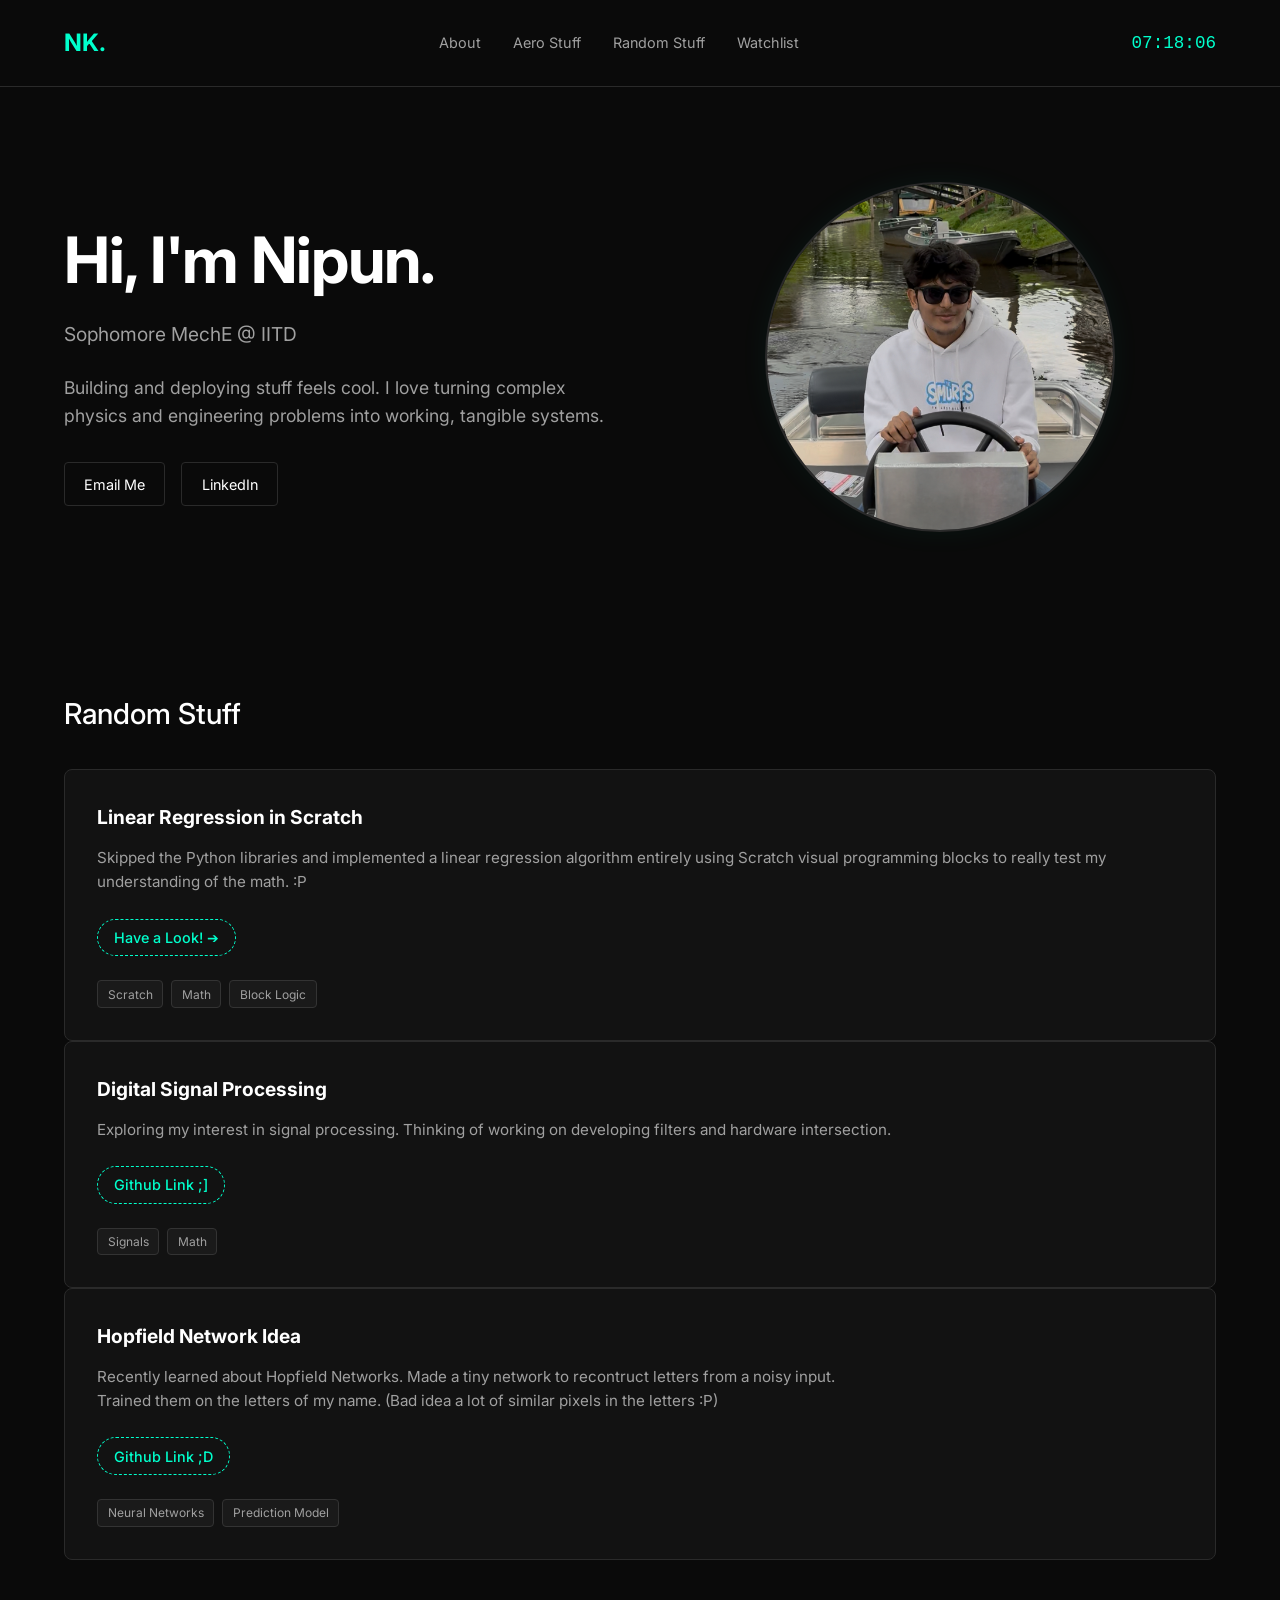
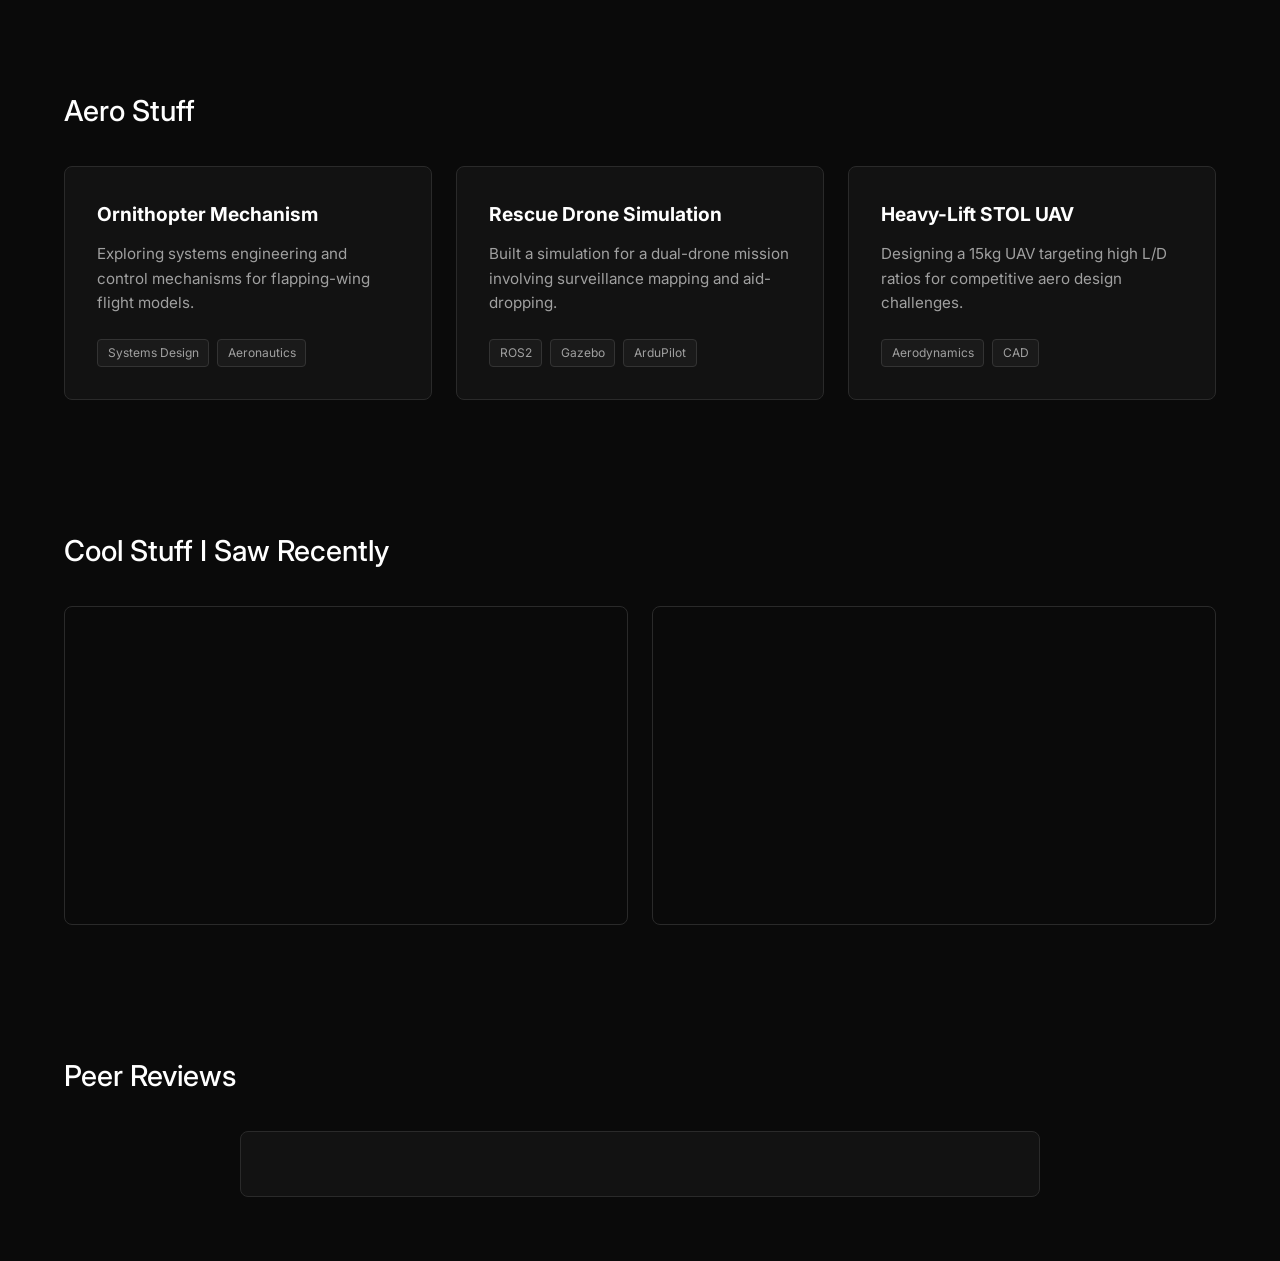
==== index.html @ 3eee294b "Tags" ====
<!DOCTYPE html>
<html lang="en">
<head>
    <meta charset="UTF-8">
    <meta name="viewport" content="width=device-width, initial-scale=1.0">
    <title>Nipun Kapoor | Portfolio</title>
    <link rel="stylesheet" href="style.css">
    <link href="https://fonts.googleapis.com/css2?family=Inter:wght@300;400;500;700&display=swap" rel="stylesheet">
</head>
<body>
    <nav>
        <div class="logo">NK.</div>
        <ul class="nav-links">
            <li><a href="#about">About</a></li>
            <li><a href="#aero-stuff">Aero Stuff</a></li>
            <li><a href="#random-stuff">Random Stuff</a></li>
            <li><a href="#recently-watched">Watchlist</a></li>
        </ul>
        <div class="nav-right">
            <div id="live-clock" class="clock">00:00:00</div>
        </div>
    </nav>

    <section id="about" class="hero">
        <div class="hero-content">
            <h1>Hi, I'm Nipun.</h1>
            <h2>Sophomore MechE @ IITD</h2>
            <p>Building and deploying stuff feels cool. I love turning complex physics and engineering problems into working, tangible systems.</p>
            
            <div class="contact-links">
                <a href="mailto:nipun2006kapoor@gmail.com" class="btn">Email Me</a>
                <a href="https://linkedin.com/in/nipun-kapoor1" target="_blank" class="btn">LinkedIn</a>
            </div>
        </div>
        
        <div class="hero-image">
            <img src="profile.jpg" alt="Nipun Kapoor">
        </div>
    </section>

    <section id="random-stuff" class="widgets-section">
        <h2 class="section-title">Random Stuff</h2>
        <div class="widget-card">
            <h3>Linear Regression in Scratch</h3>
            <p>Skipped the Python libraries and implemented a linear regression algorithm entirely using Scratch visual programming blocks to really test my understanding of the math. :P</p>
            
            <a href="https://scratch.mit.edu/projects/1281831607/" target="_blank" class="quirky-link">Have a Look! ➔</a>
            
            <div class="tags"><span>Scratch</span><span>Math</span><span>Block Logic</span></div>
        </div>
        <div class="widget-card">
            <h3>Digital Signal Processing</h3>
            <p>Exploring my interest in signal processing. Thinking of working on developing filters and hardware intersection.</p>
            
            <a href="https://github.com/Nipun2006/Digital-Signal-Processing/tree/main" target="_blank" class="quirky-link">Github Link ;]</a>
            
            <div class="tags"><span>Signals</span><span>Math</span></div>
        </div>
        <div class="widget-card">
            <h3>Hopfield Network Idea</h3>
            <p>Recently learned about Hopfield Networks. Made a tiny network to recontruct letters from a noisy input.<br> Trained them on the letters of my name. (Bad idea a lot of similar pixels in the letters :P)</p>
            
            <a href="https://github.com/Nipun2006/Hopfield-Network" target="_blank" class="quirky-link">Github Link ;D</a>
            
            <div class="tags"><span>Neural Networks</span><span>Prediction Model</span></div>
        </div>
    </section>

    <section id="aero-stuff" class="widgets-section">
        <h2 class="section-title">Aero Stuff</h2>
        <div class="widget-grid">
            <div class="widget-card">
                <h3>Ornithopter Mechanism</h3>
                <p>Exploring systems engineering and control mechanisms for flapping-wing flight models.</p>
                <div class="tags"><span>Systems Design</span><span>Aeronautics</span></div>
            </div>
            <div class="widget-card">
                <h3>Rescue Drone Simulation</h3>
                <p>Built a simulation for a dual-drone mission involving surveillance mapping and aid-dropping.</p>
                <div class="tags"><span>ROS2</span><span>Gazebo</span><span>ArduPilot</span></div>
            </div>
            <div class="widget-card">
                <h3>Heavy-Lift STOL UAV</h3>
                <p>Designing a 15kg UAV targeting high L/D ratios for competitive aero design challenges.</p>
                <div class="tags"><span>Aerodynamics</span><span>CAD</span></div>
            </div>
        </div>
    </section>

    

    <section id="recently-watched" class="widgets-section">
        <h2 class="section-title">Cool Stuff I Saw Recently</h2>
        <div class="video-grid">
            <div class="video-wrapper">
                <iframe width="560" height="315" src="https://www.youtube.com/embed/5COUxxTRcL0?si=Nry7li9MjyvG1zHB" title="YouTube video player" frameborder="0" allow="accelerometer; autoplay; clipboard-write; encrypted-media; gyroscope; picture-in-picture; web-share" referrerpolicy="strict-origin-when-cross-origin" allowfullscreen></iframe>
            </div>
            <div class="video-wrapper">
                <iframe width="560" height="315" src="https://www.youtube.com/embed/lrhZLIhEELY?si=pnn0XqJ1zFQ7SuDj" title="YouTube video player" frameborder="0" allow="accelerometer; autoplay; clipboard-write; encrypted-media; gyroscope; picture-in-picture; web-share" referrerpolicy="strict-origin-when-cross-origin" allowfullscreen></iframe>
            </div>
        </div>
    </section>
    <section id="reviews" class="widgets-section">
        <h2 class="section-title">Peer Reviews</h2>
        <div class="giscus-wrapper" style="max-width: 800px; margin: 0 auto; background: var(--card-bg); padding: 2rem; border-radius: 8px; border: 1px solid var(--card-border);">
            <script src="https://giscus.app/client.js"
            data-repo="Nipun2006/Nipun2006.github.io"
            data-repo-id="R_kgDORVaBSw"
            data-category="General"
            data-category-id="DIC_kwDORVaBS84C3Inv"
            data-mapping="url"
            data-strict="0"
            data-reactions-enabled="1"
            data-emit-metadata="0"
            data-input-position="bottom"
            data-theme="dark"
            data-lang="en"
            crossorigin="anonymous"
            async>
            </script>    
        </div>
    </section>
    
    <script src="script.js"></script>
</body>
</html>
---- style.css ----
:root {
    --bg-color: #0a0a0a;
    --text-primary: #ffffff;
    --text-secondary: #a0a0a0;
    --accent-color: #00ffcc;
    --card-bg: #121212;
    --card-border: #2a2a2a;
}

* {
    margin: 0;
    padding: 0;
    box-sizing: border-box;
    font-family: 'Inter', sans-serif;
}

body {
    background-color: var(--bg-color);
    color: var(--text-primary);
    line-height: 1.6;
    overflow-x: hidden;
}

/* Navigation */
nav {
    display: flex;
    justify-content: space-between;
    align-items: center;
    padding: 1.5rem 5%;
    background: rgba(10, 10, 10, 0.9);
    position: sticky;
    top: 0;
    z-index: 100;
    border-bottom: 1px solid var(--card-border);
}

.logo {
    font-size: 1.5rem;
    font-weight: 700;
    color: #00ffcc;
}

.nav-links {
    list-style: none;
    display: flex;
    gap: 2rem;
}

.nav-links a {
    color: var(--text-secondary);
    text-decoration: none;
    font-size: 0.9rem;
    transition: color 0.2s;
}

.nav-links a:hover {
    color: var(--accent-color);
}

.clock {
    font-family: monospace;
    font-size: 1.1rem;
    color: var(--accent-color);
}

/* Hero Section */

.hero {
    min-height: 60vh;
    display: flex;
    align-items: center;
    justify-content: space-between; /* Pushes text left, image right */
    padding: 4rem 5%;
    gap: 3rem; /* Space between text and image */
    flex-wrap: wrap-reverse; /* Ensures text goes under image on very small mobile screens */
}

.hero-content {
    flex: 1; /* Takes up left side */
    min-width: 300px;
}

.hero-content h1 {
    font-size: 4rem;
    letter-spacing: -1px;
    margin-bottom: 0.5rem;
}

.hero-content h2 {
    font-size: 1.2rem;
    color: var(--text-secondary);
    font-weight: 400;
    margin-bottom: 1.5rem;
}

.hero-content p {
    color: var(--text-secondary);
    max-width: 600px;
    font-size: 1.1rem;
    margin-bottom: 2rem;
}

.contact-links {
    display: flex;
    gap: 1rem;
}

.btn {
    padding: 0.6rem 1.2rem;
    border: 1px solid var(--card-border);
    color: var(--text-primary);
    text-decoration: none;
    border-radius: 4px;
    font-size: 0.9rem;
    transition: all 0.2s;
}

.btn:hover {
    border-color: var(--accent-color);
    color: var(--accent-color);
}

/* New Hero Image Styles */
.hero-image {
    flex: 1;
    display: flex;
    justify-content: center;
    align-items: center;
    min-width: 300px;
}

.hero-image img {
    max-width: 350px; /* Controls how big the image gets */
    width: 100%;
    aspect-ratio: 1 / 1; /* Forces a perfect square so border-radius makes a perfect circle */
    object-fit: cover; /* Prevents the image from stretching */
    border-radius: 50%;
    border: 2px solid var(--card-border);
    box-shadow: 0 0 30px rgba(0, 255, 204, 0.05); /* Very subtle accent-color glow */
    transition: border-color 0.3s ease;
}

.hero-image img:hover {
    border-color: var(--accent-color);
}
/* Sections */
.widgets-section {
    padding: 4rem 5%;
}

.section-title {
    font-size: 1.8rem;
    margin-bottom: 2rem;
    color: var(--text-primary);
    font-weight: 500;
}

.widget-grid {
    display: grid;
    grid-template-columns: repeat(auto-fit, minmax(300px, 1fr));
    gap: 1.5rem;
}

.widget-card {
    background: var(--card-bg);
    border: 1px solid var(--card-border);
    border-radius: 8px;
    padding: 2rem;
    transition: border-color 0.2s;
}

.widget-card:hover {
    border-color: var(--accent-color);
}

.widget-card h3 {
    font-size: 1.2rem;
    margin-bottom: 0.8rem;
}

.widget-card p {
    color: var(--text-secondary);
    font-size: 0.95rem;
    margin-bottom: 1.5rem;
}

.tags {
    display: flex;
    gap: 0.5rem;
    flex-wrap: wrap;
}

.tags span {
    background: #1a1a1a;
    color: var(--text-secondary);
    padding: 0.2rem 0.6rem;
    border-radius: 4px;
    font-size: 0.75rem;
    border: 1px solid #333;
}

/* Video Grid */
.video-grid {
    display: grid;
    grid-template-columns: repeat(auto-fit, minmax(400px, 1fr));
    gap: 1.5rem;
}

.video-wrapper {
    position: relative;
    padding-bottom: 56.25%; /* 16:9 Aspect Ratio */
    height: 0;
    overflow: hidden;
    border-radius: 8px;
    border: 1px solid var(--card-border);
}

.video-wrapper iframe {
    position: absolute;
    top: 0;
    left: 0;
    width: 100%;
    height: 100%;
}

/* Quirky Project Links */
.quirky-link {
    display: inline-block;
    margin-bottom: 1.5rem; /* Pushes the tags down so it doesn't look crowded */
    padding: 0.4rem 1rem;
    color: var(--accent-color);
    text-decoration: none;
    font-size: 0.9rem;
    font-weight: 500;
    border: 1px dashed var(--accent-color); /* Dashed border for that quirky/draft feel */
    border-radius: 20px;
    transition: all 0.2s ease;
}

.quirky-link:hover {
    background: rgba(0, 255, 204, 0.1);
    transform: translateY(-3px) rotate(-3deg); /* Gives it a cheeky little tilt and lift */
    box-shadow: 3px 3px 0px var(--accent-color); /* Hard shadow for a retro-tech vibe */
}
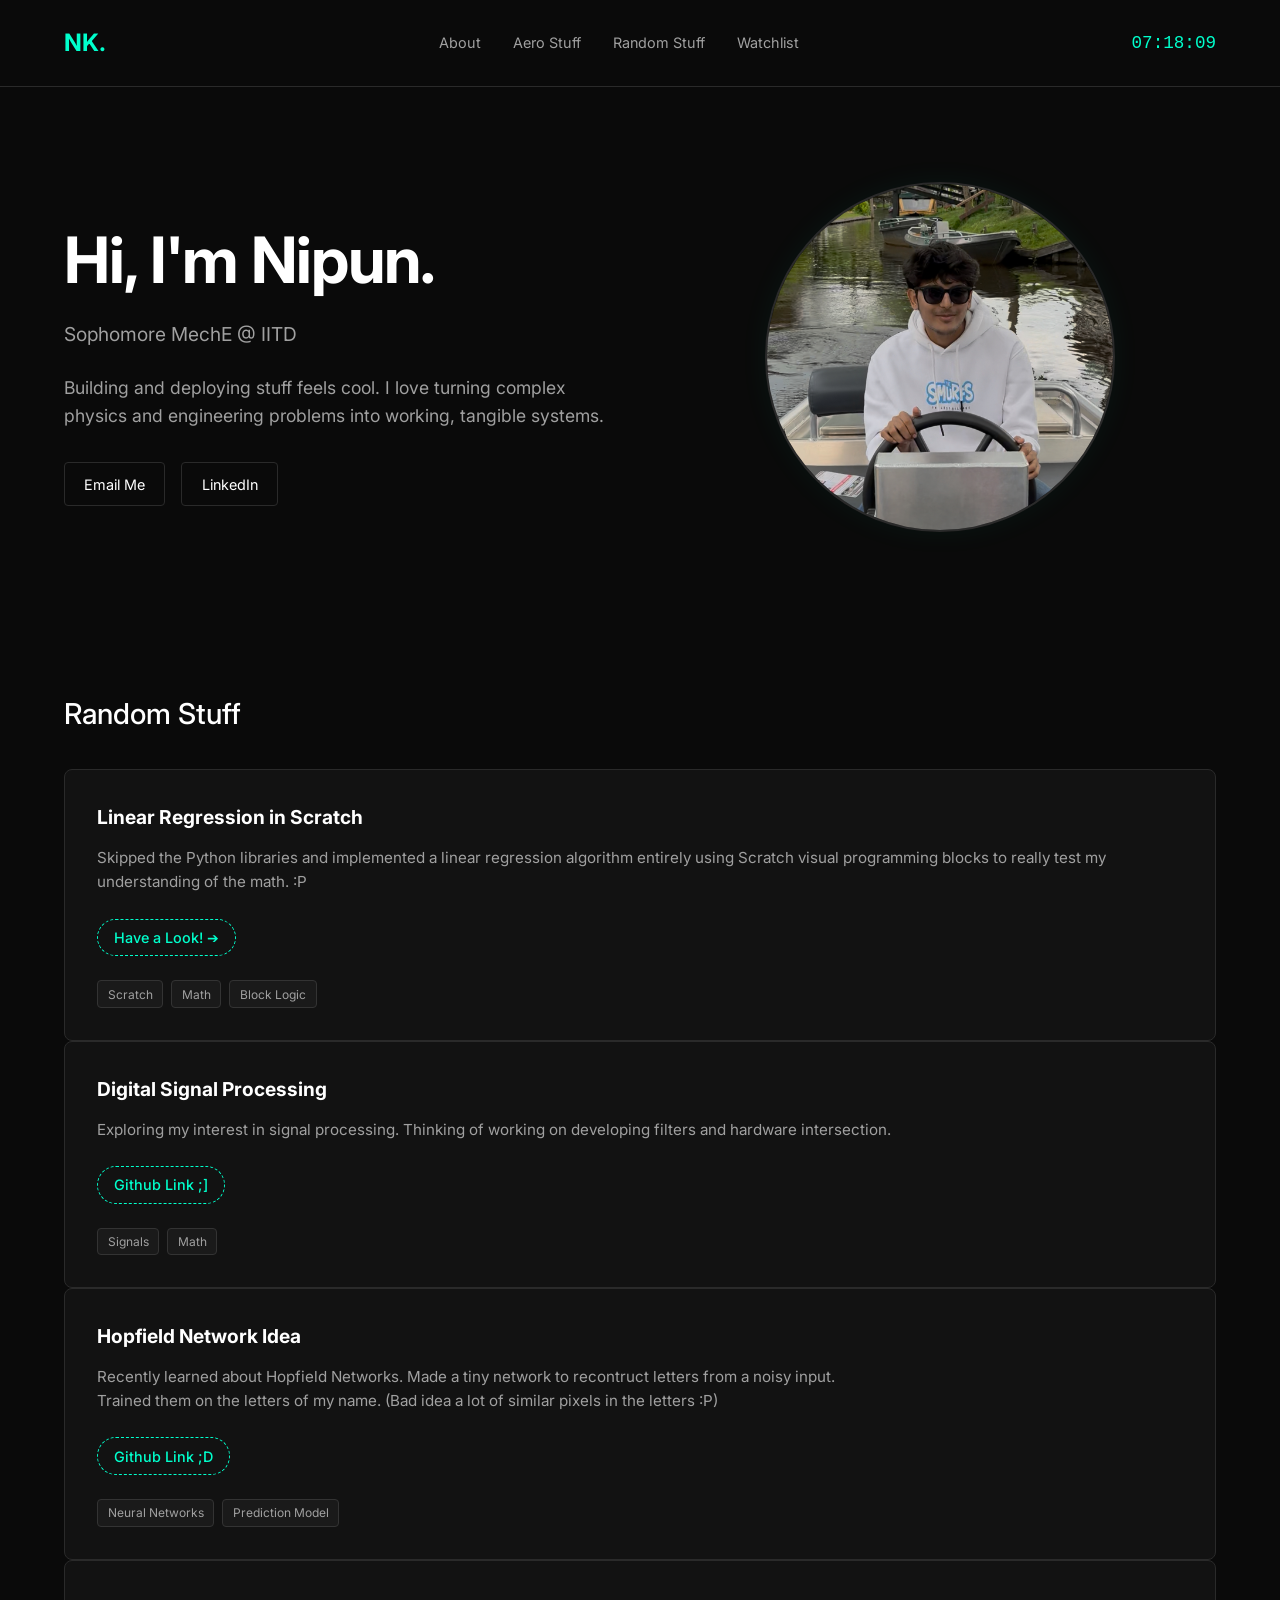
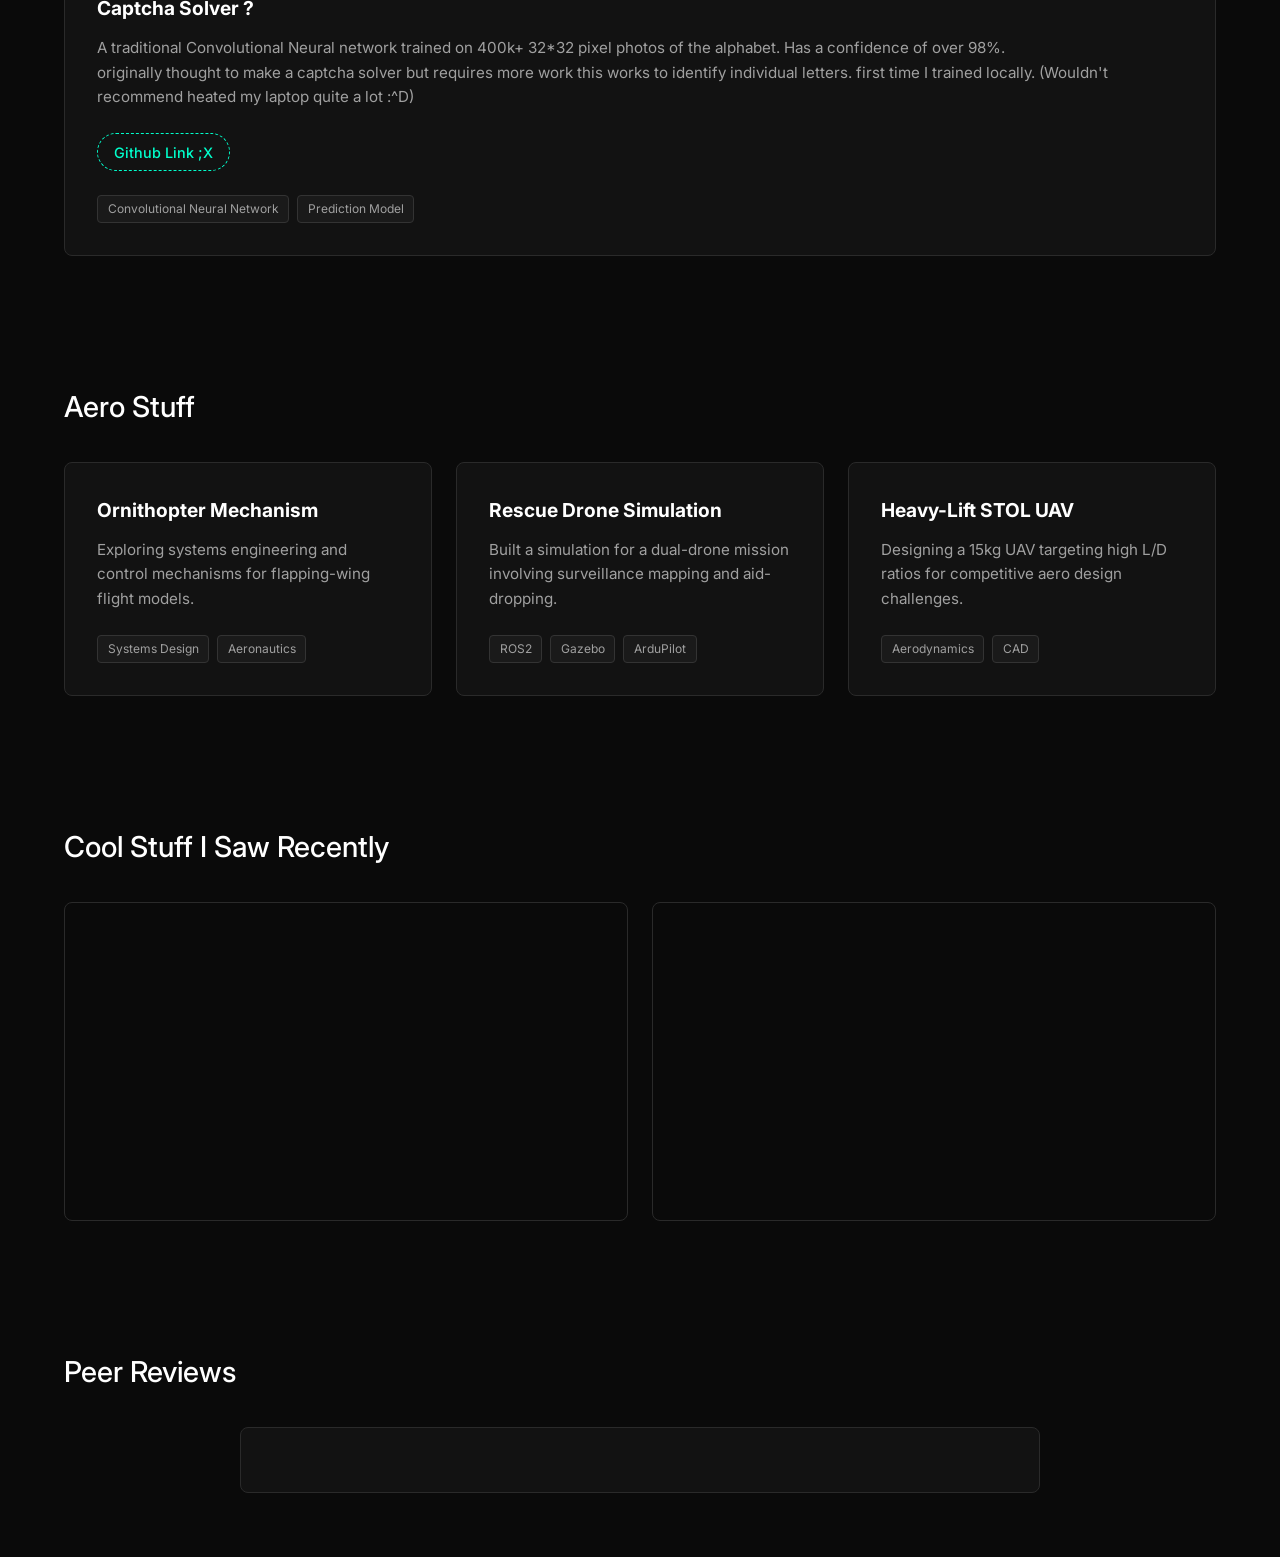
==== commit c469ebe5: "CNN Added" ====
--- a/index.html
+++ b/index.html
@@ -58,11 +58,22 @@
         </div>
         <div class="widget-card">
             <h3>Hopfield Network Idea</h3>
-            <p>Recently learned about Hopfield Networks. Made a tiny network to recontruct letters from a noisy input.<br> Trained them on the letters of my name. (Bad idea a lot of similar pixels in the letters :P)</p>
+            <p>Recently learned about Hopfield Networks. Made a tiny network to recontruct letters from a noisy input.<br> 
+                Trained them on the letters of my name. (Bad idea a lot of similar pixels in the letters :P)</p>
             
             <a href="https://github.com/Nipun2006/Hopfield-Network" target="_blank" class="quirky-link">Github Link ;D</a>
             
             <div class="tags"><span>Neural Networks</span><span>Prediction Model</span></div>
+        </div>
+        <div class="widget-card">
+            <h3>Captcha Solver ? </h3>
+            <p>A traditional Convolutional Neural network trained on 400k+ 32*32 pixel photos of the alphabet. Has a confidence of over 98%. <br>
+            originally thought to make a captcha solver but requires more work this works to identify individual letters.
+            first time I trained locally. (Wouldn't recommend heated my laptop quite a lot :^D)</p>
+            
+            <a href="https://github.com/Nipun2006/Captcha-Solver" target="_blank" class="quirky-link">Github Link ;X</a>
+            
+            <div class="tags"><span>Convolutional Neural Network</span><span>Prediction Model</span></div>
         </div>
     </section>
 
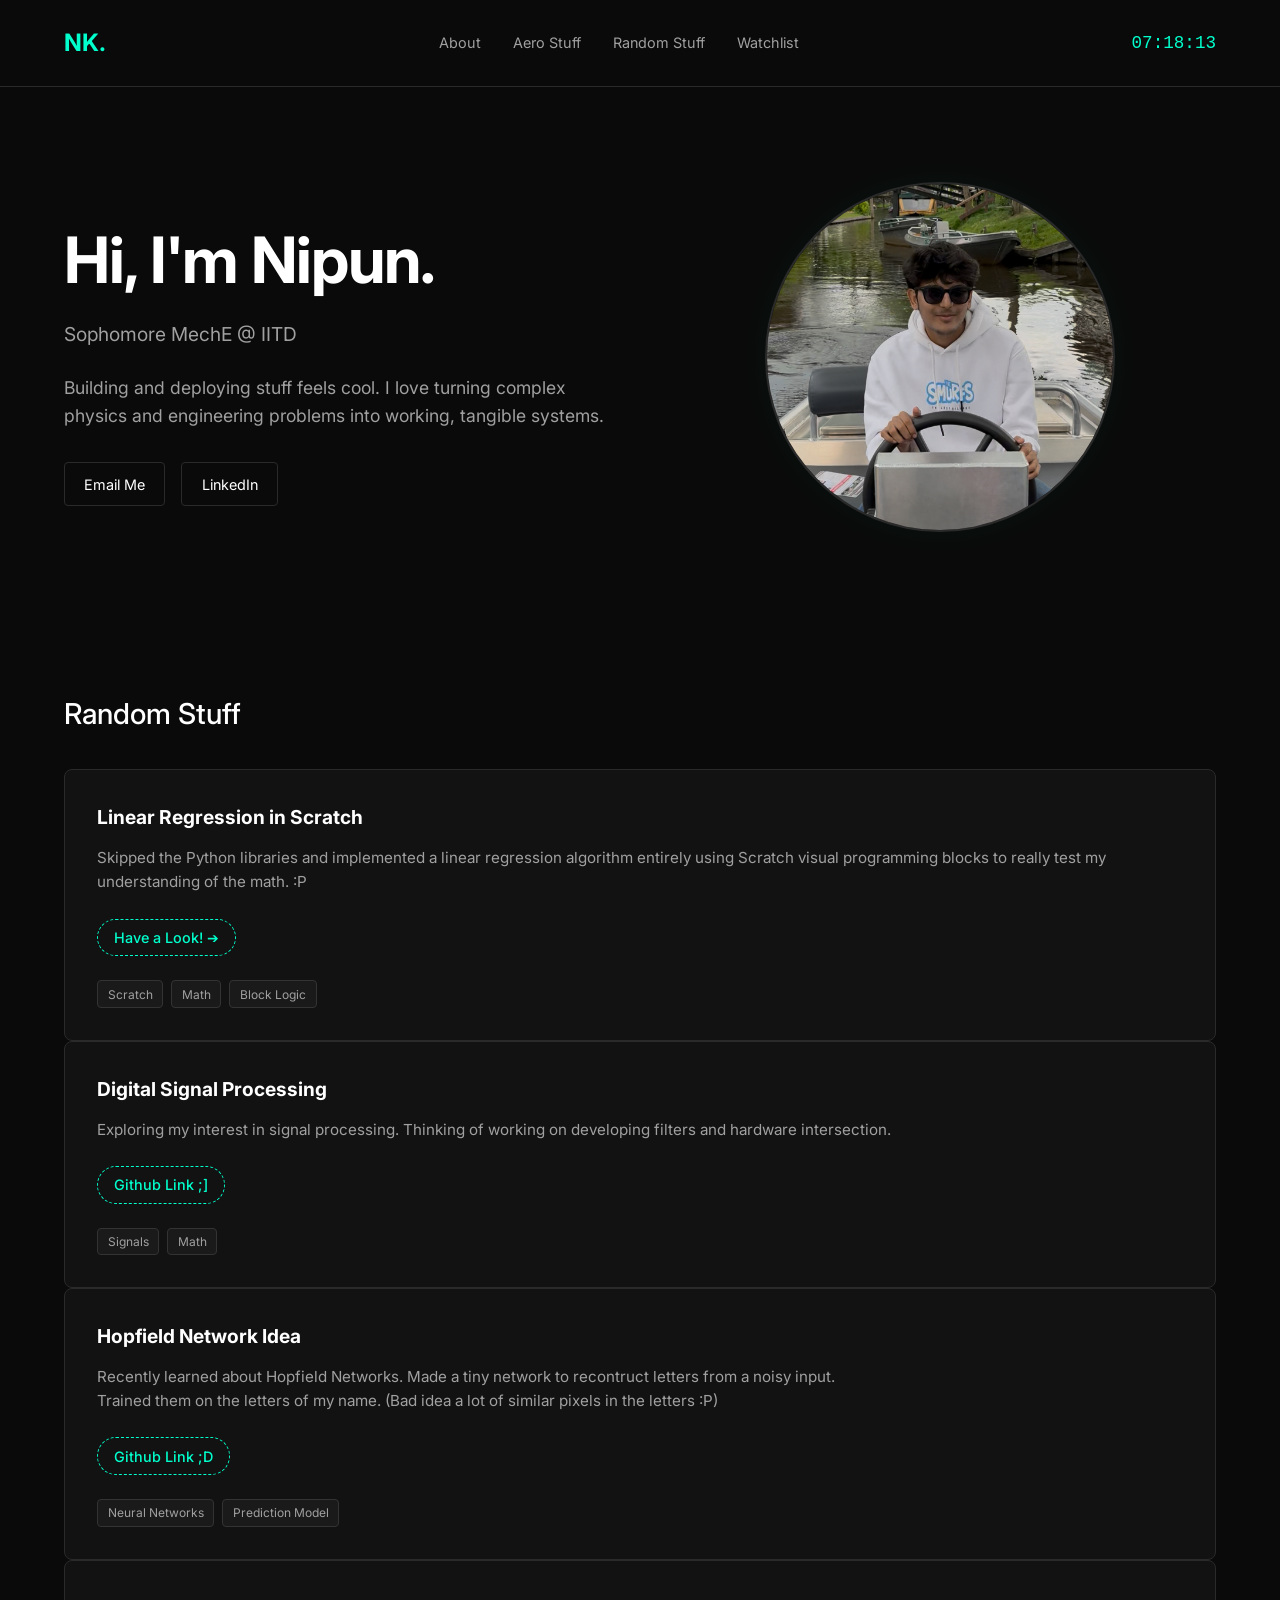
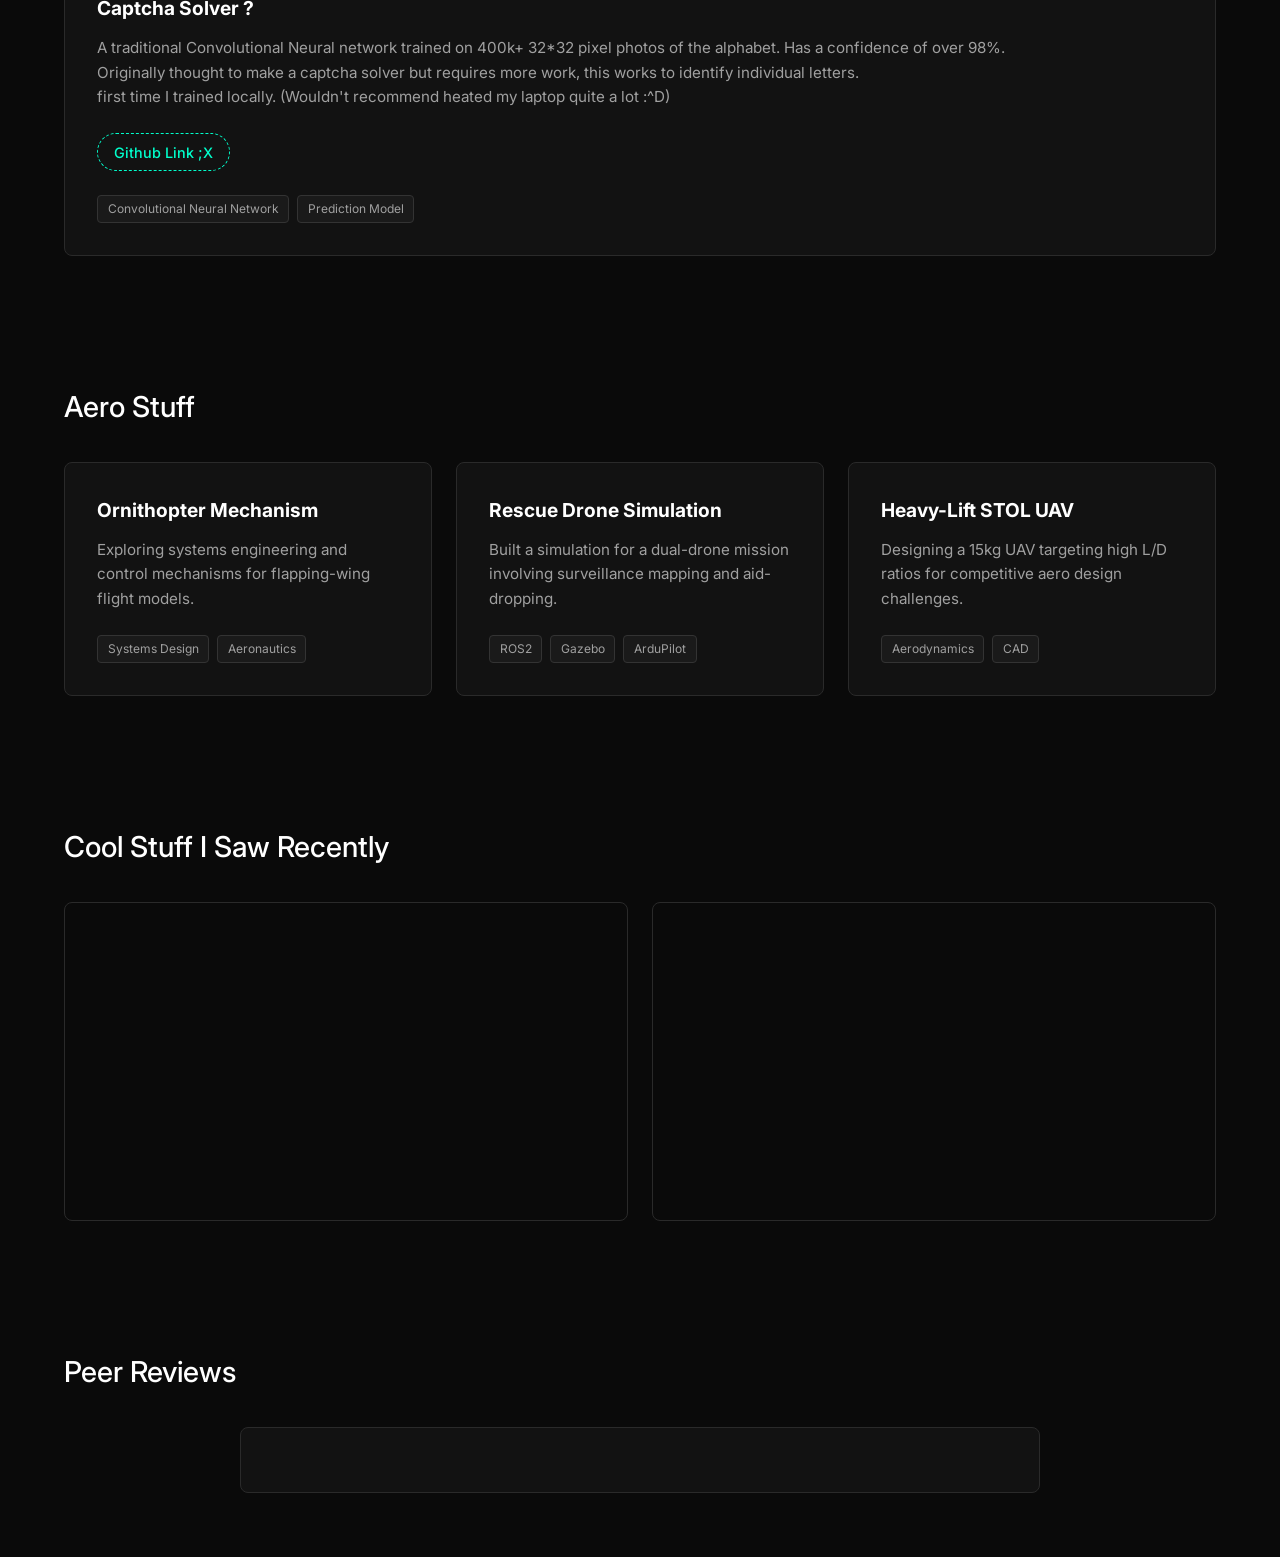
==== commit aba0af06: ":" ====
--- a/index.html
+++ b/index.html
@@ -68,7 +68,7 @@
         <div class="widget-card">
             <h3>Captcha Solver ? </h3>
             <p>A traditional Convolutional Neural network trained on 400k+ 32*32 pixel photos of the alphabet. Has a confidence of over 98%. <br>
-            originally thought to make a captcha solver but requires more work this works to identify individual letters.
+            Originally thought to make a captcha solver but requires more work, this works to identify individual letters.<br>
             first time I trained locally. (Wouldn't recommend heated my laptop quite a lot :^D)</p>
             
             <a href="https://github.com/Nipun2006/Captcha-Solver" target="_blank" class="quirky-link">Github Link ;X</a>
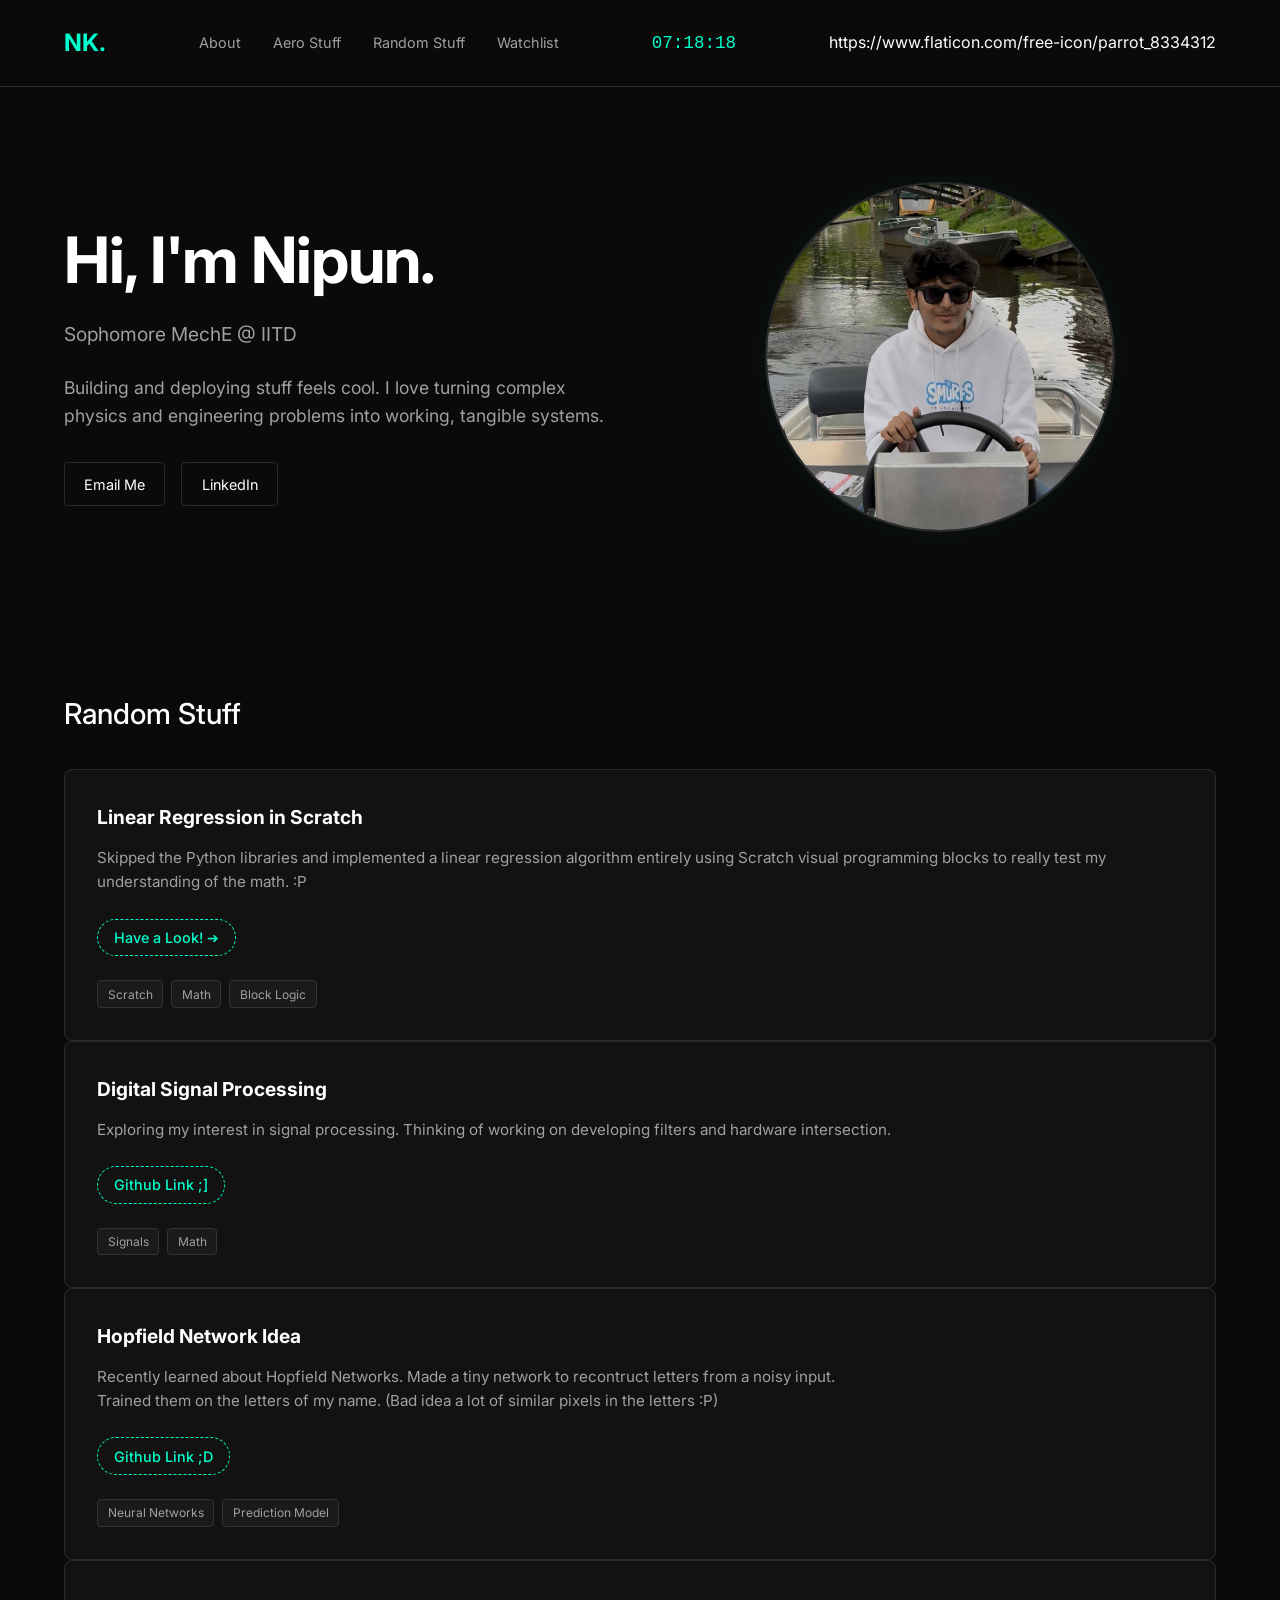
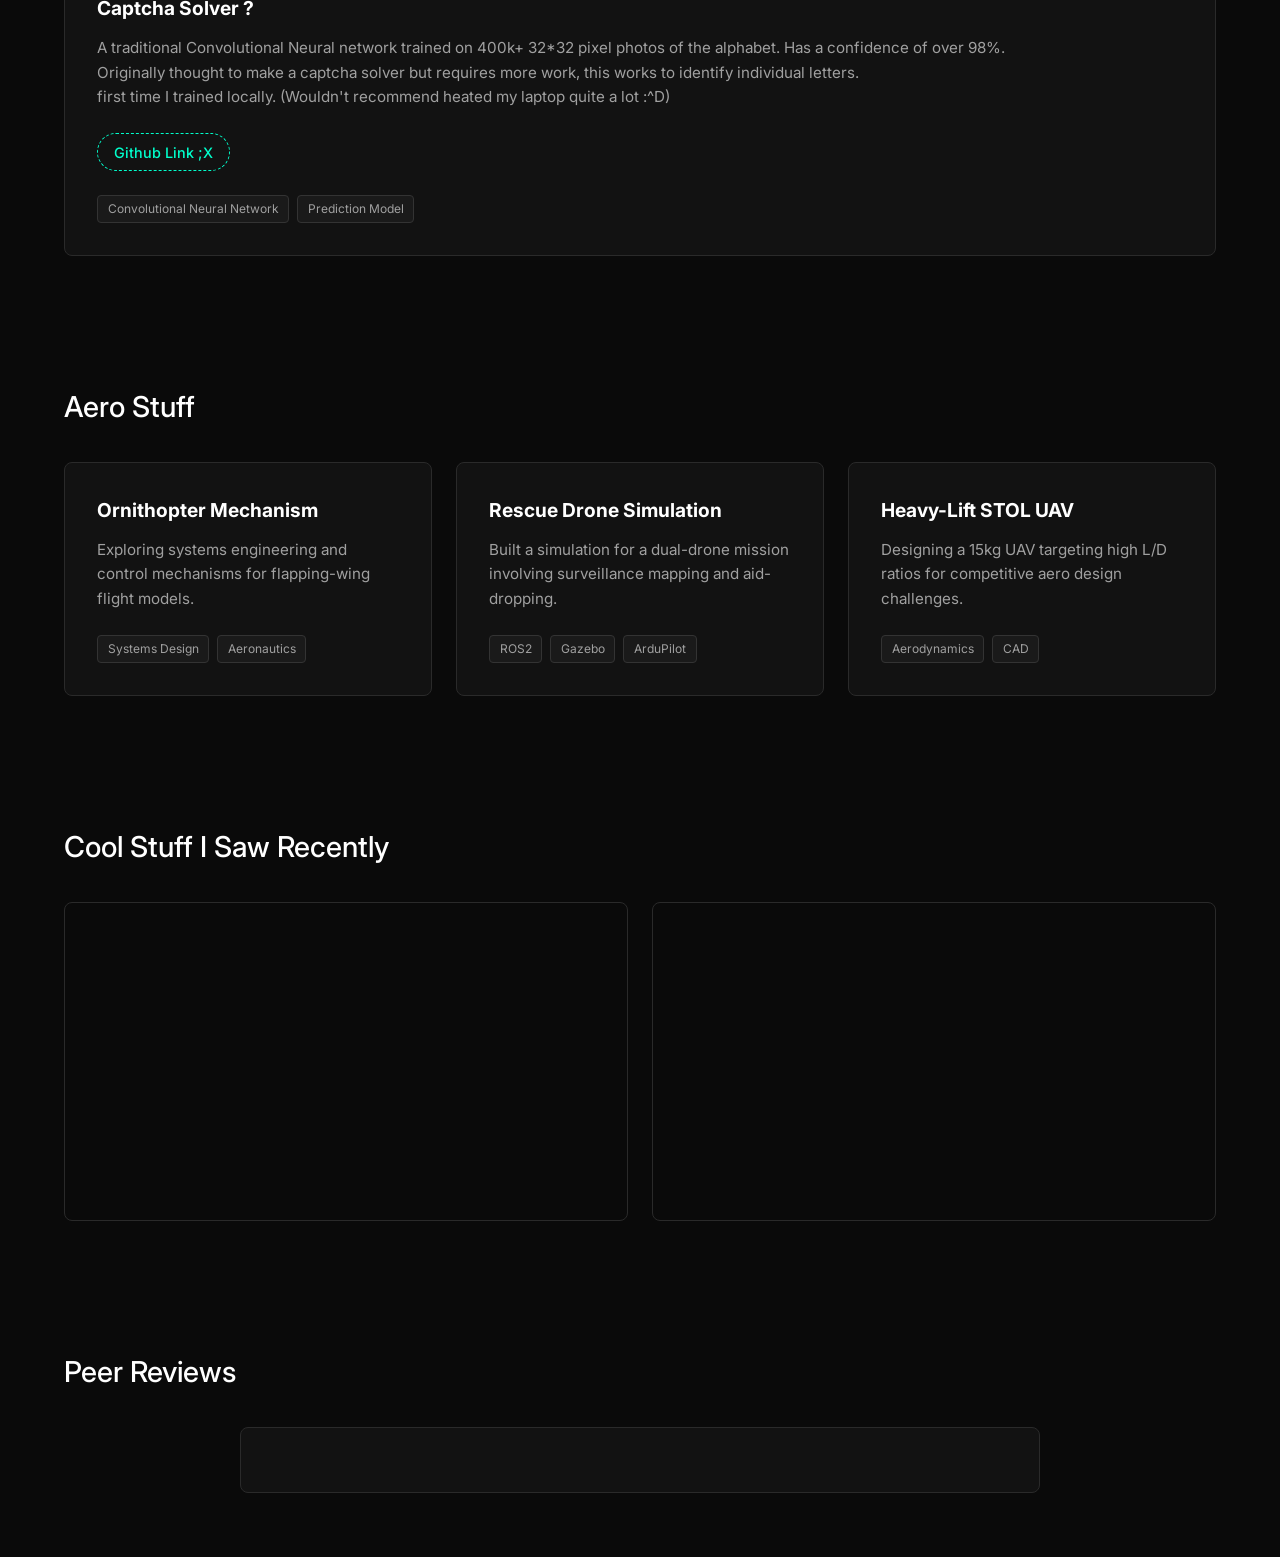
==== commit 5cad0bf0: "favicon" ====
--- a/index.html
+++ b/index.html
@@ -4,6 +4,7 @@
     <meta charset="UTF-8">
     <meta name="viewport" content="width=device-width, initial-scale=1.0">
     <title>Nipun Kapoor | Portfolio</title>
+    <link rel="icon" type="image/jpeg" href="favicon.png">
     <link rel="stylesheet" href="style.css">
     <link href="https://fonts.googleapis.com/css2?family=Inter:wght@300;400;500;700&display=swap" rel="stylesheet">
 </head>
@@ -18,7 +19,7 @@
         </ul>
         <div class="nav-right">
             <div id="live-clock" class="clock">00:00:00</div>
-        </div>
+        </div>https://www.flaticon.com/free-icon/parrot_8334312
     </nav>
 
     <section id="about" class="hero">
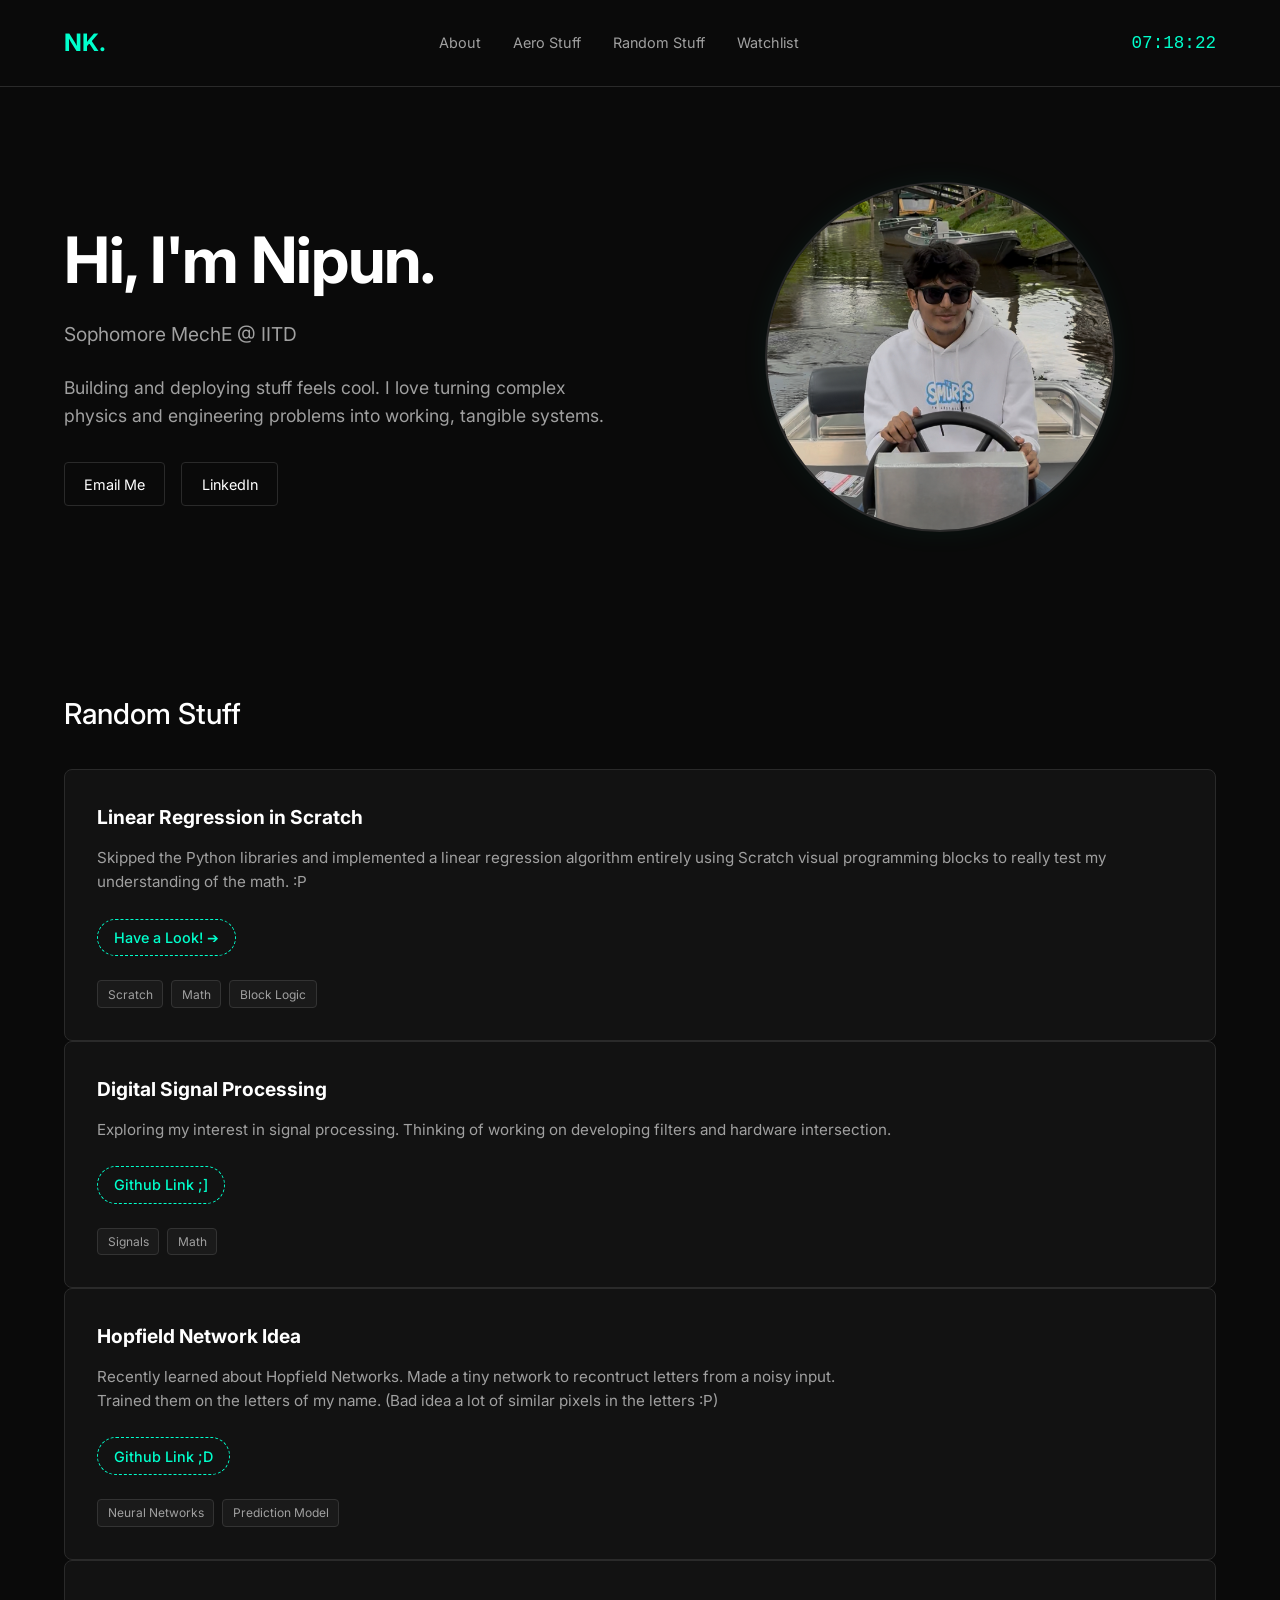
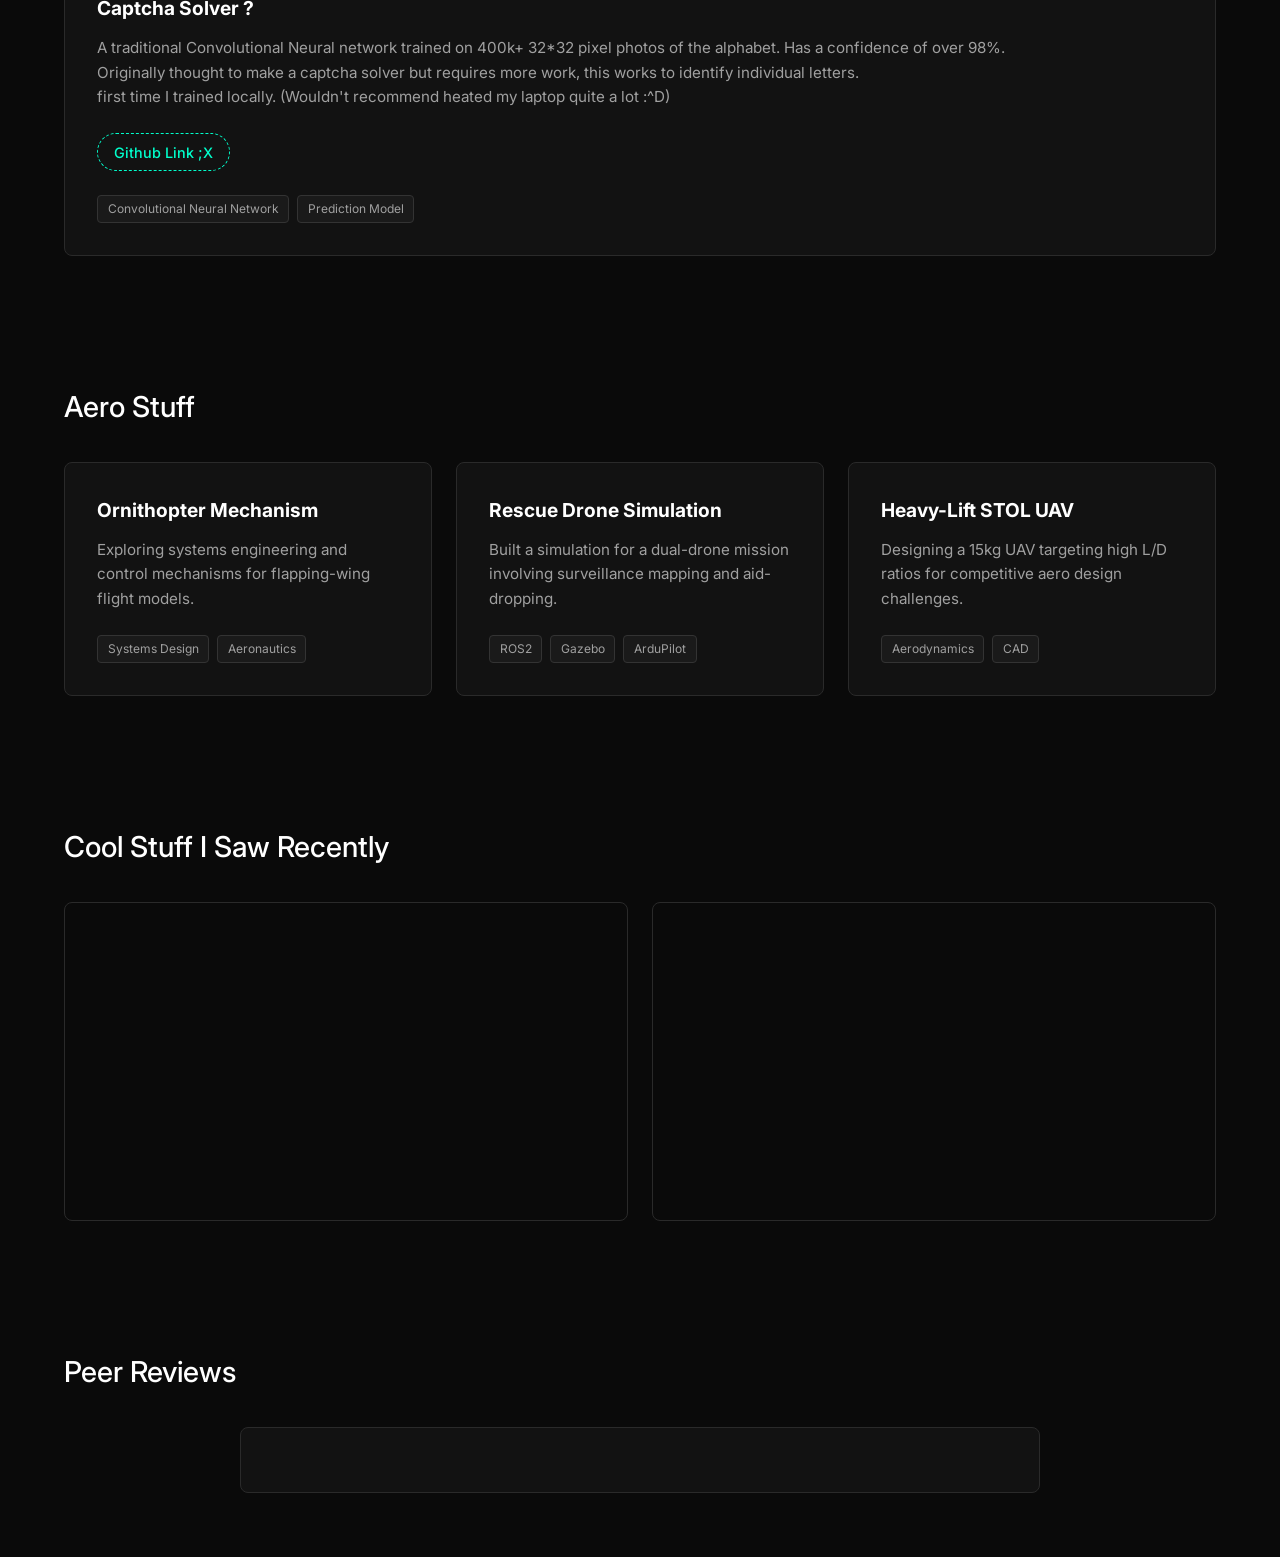
==== commit 9e996b3d: "favicon1" ====
--- a/index.html
+++ b/index.html
@@ -4,7 +4,7 @@
     <meta charset="UTF-8">
     <meta name="viewport" content="width=device-width, initial-scale=1.0">
     <title>Nipun Kapoor | Portfolio</title>
-    <link rel="icon" type="image/jpeg" href="favicon.png">
+    <link rel="icon" type="image/png" href="favicon.png">
     <link rel="stylesheet" href="style.css">
     <link href="https://fonts.googleapis.com/css2?family=Inter:wght@300;400;500;700&display=swap" rel="stylesheet">
 </head>
@@ -19,7 +19,7 @@
         </ul>
         <div class="nav-right">
             <div id="live-clock" class="clock">00:00:00</div>
-        </div>https://www.flaticon.com/free-icon/parrot_8334312
+        </div>
     </nav>
 
     <section id="about" class="hero">
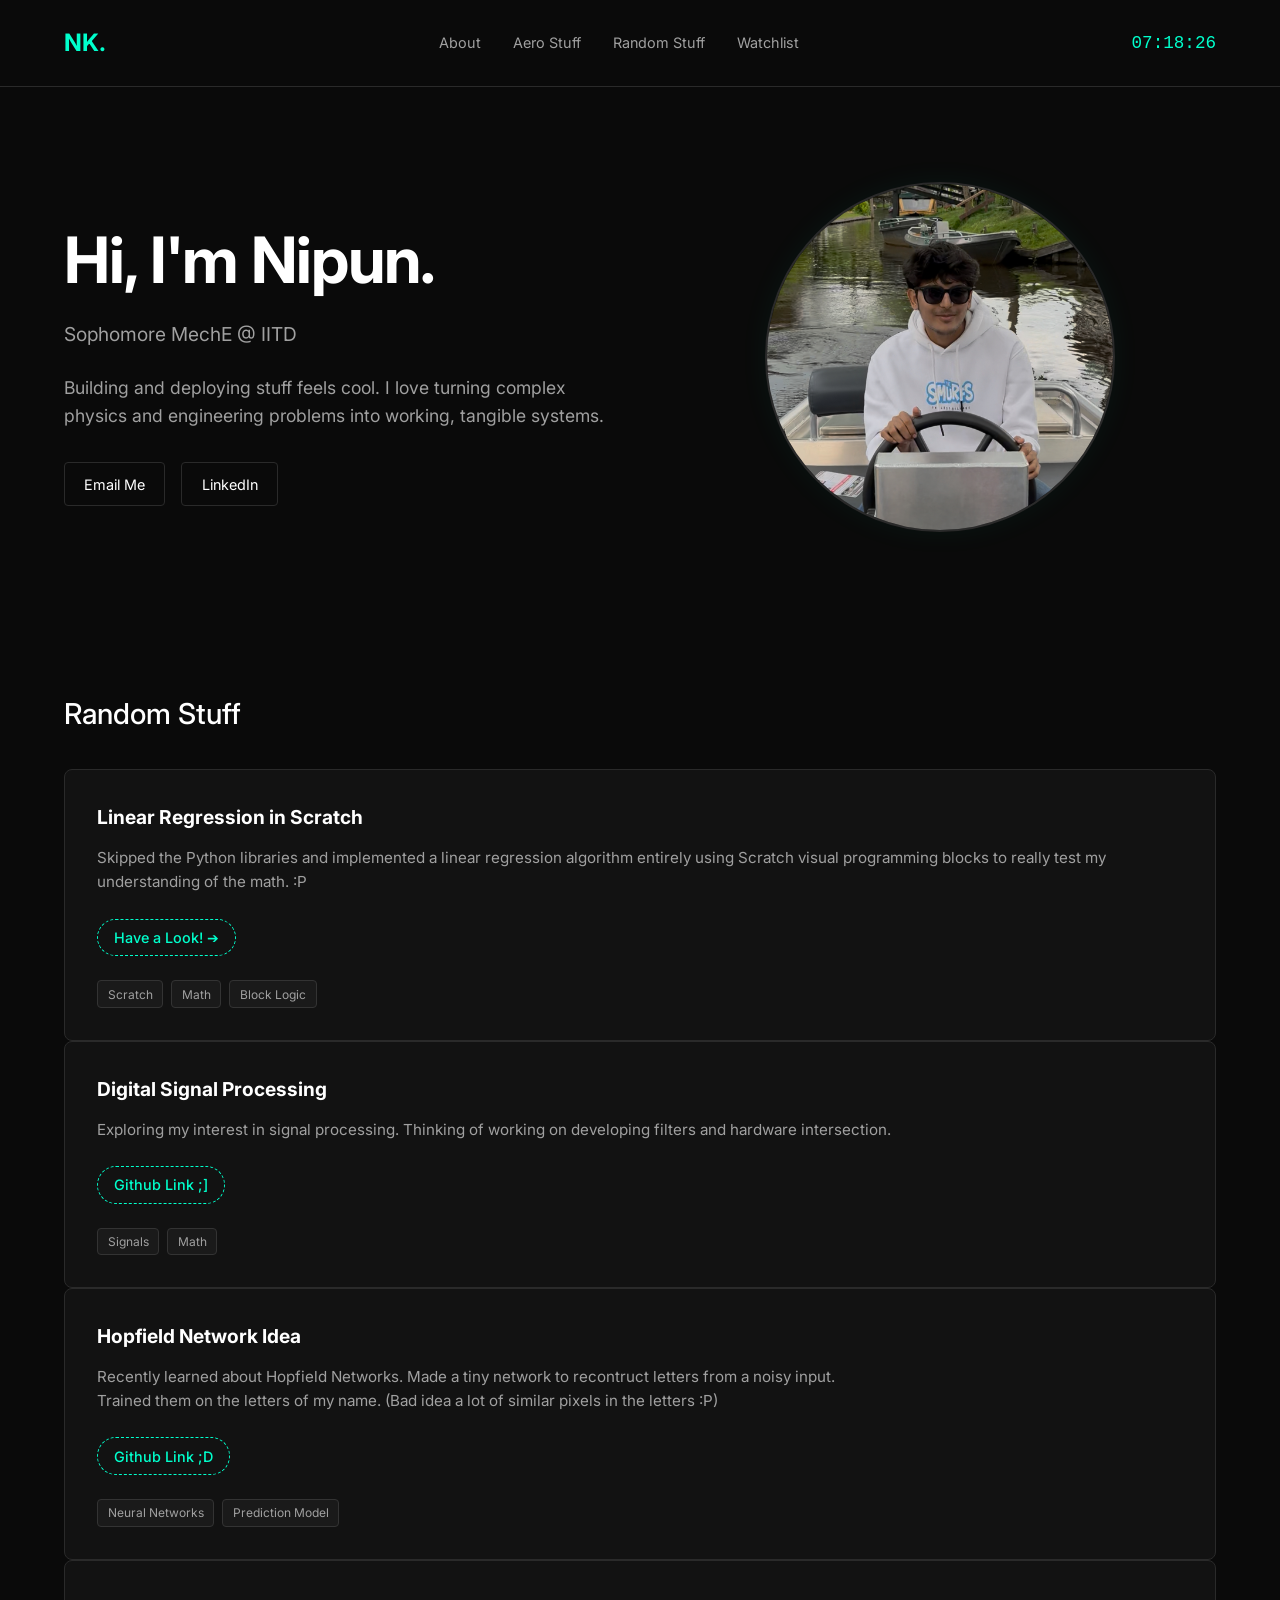
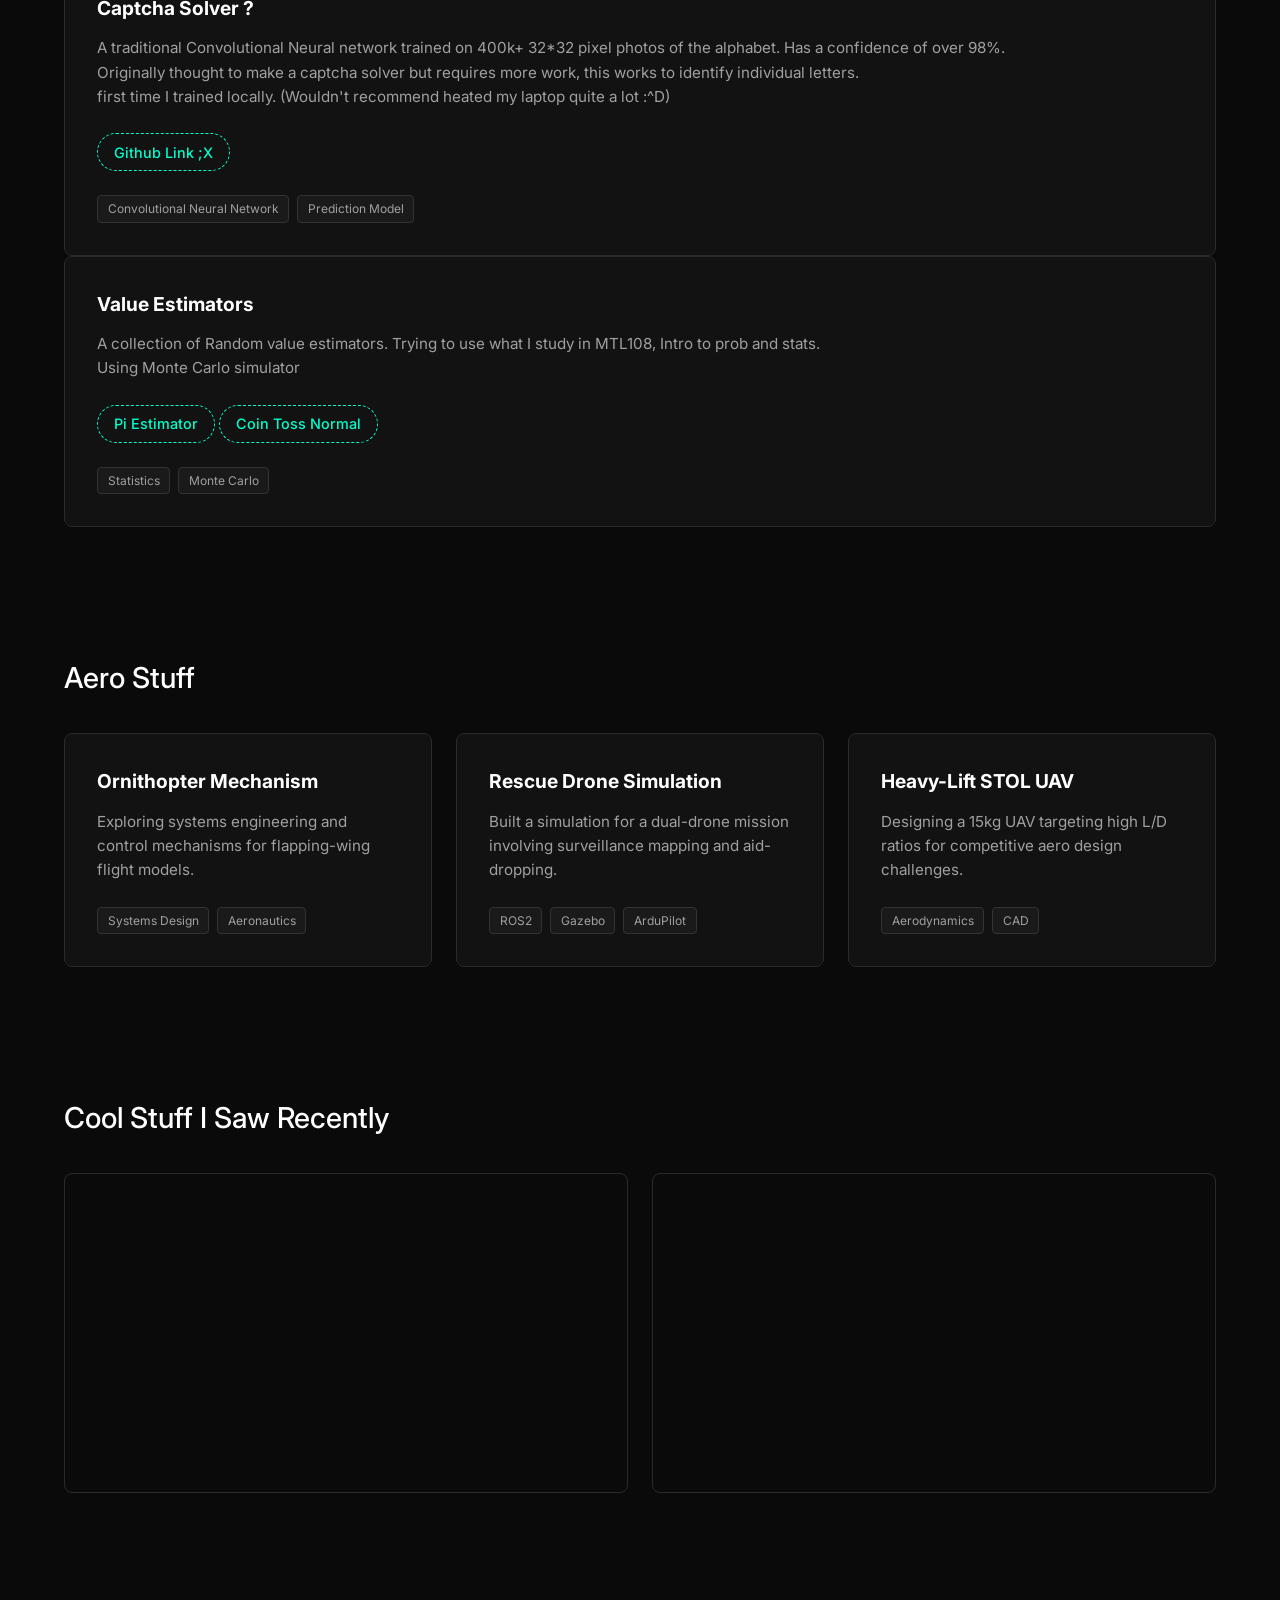
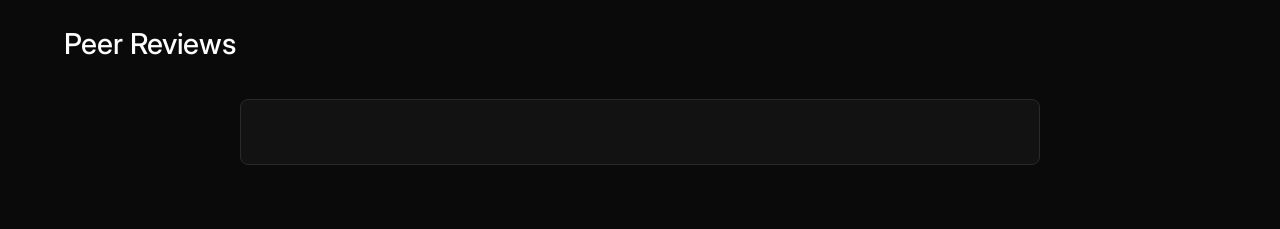
==== commit bd040c35: "Simulators" ====
--- a/index.html
+++ b/index.html
@@ -76,6 +76,16 @@
             
             <div class="tags"><span>Convolutional Neural Network</span><span>Prediction Model</span></div>
         </div>
+        <div class="widget-card">
+            <h3>Value Estimators </h3>
+            <p>A collection of Random value estimators. Trying to use what I study in MTL108, Intro to prob and stats.<br>
+            Using Monte Carlo simulator</p>
+            
+            <a href="https://github.com/Nipun2006/pi_estimator" target="_blank" class="quirky-link">Pi Estimator</a>
+            <a href="https://github.com/Nipun2006/pi_estimator" target="_blank" class="quirky-link">Coin Toss Normal</a>
+            <div class="tags"><span>Statistics</span><span>Monte Carlo</span></div>
+        </div>
+
     </section>
 
     <section id="aero-stuff" class="widgets-section">
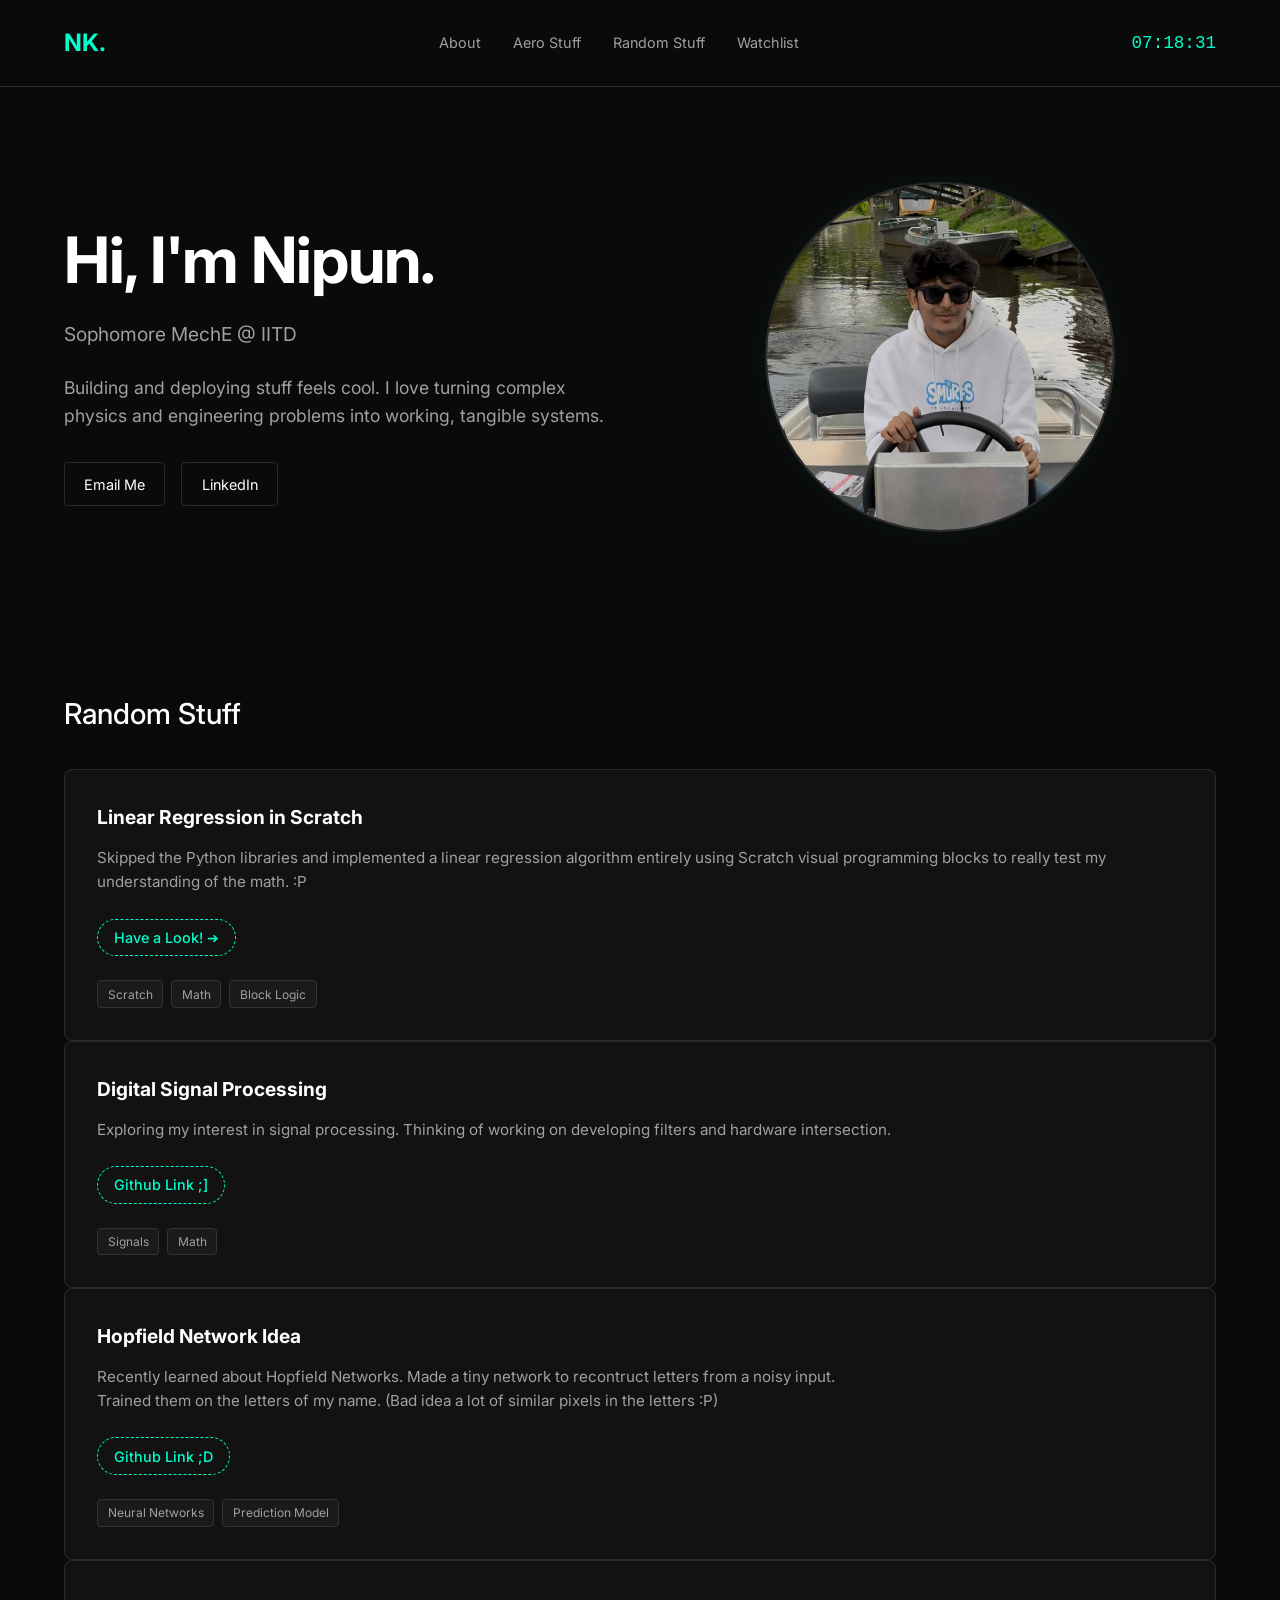
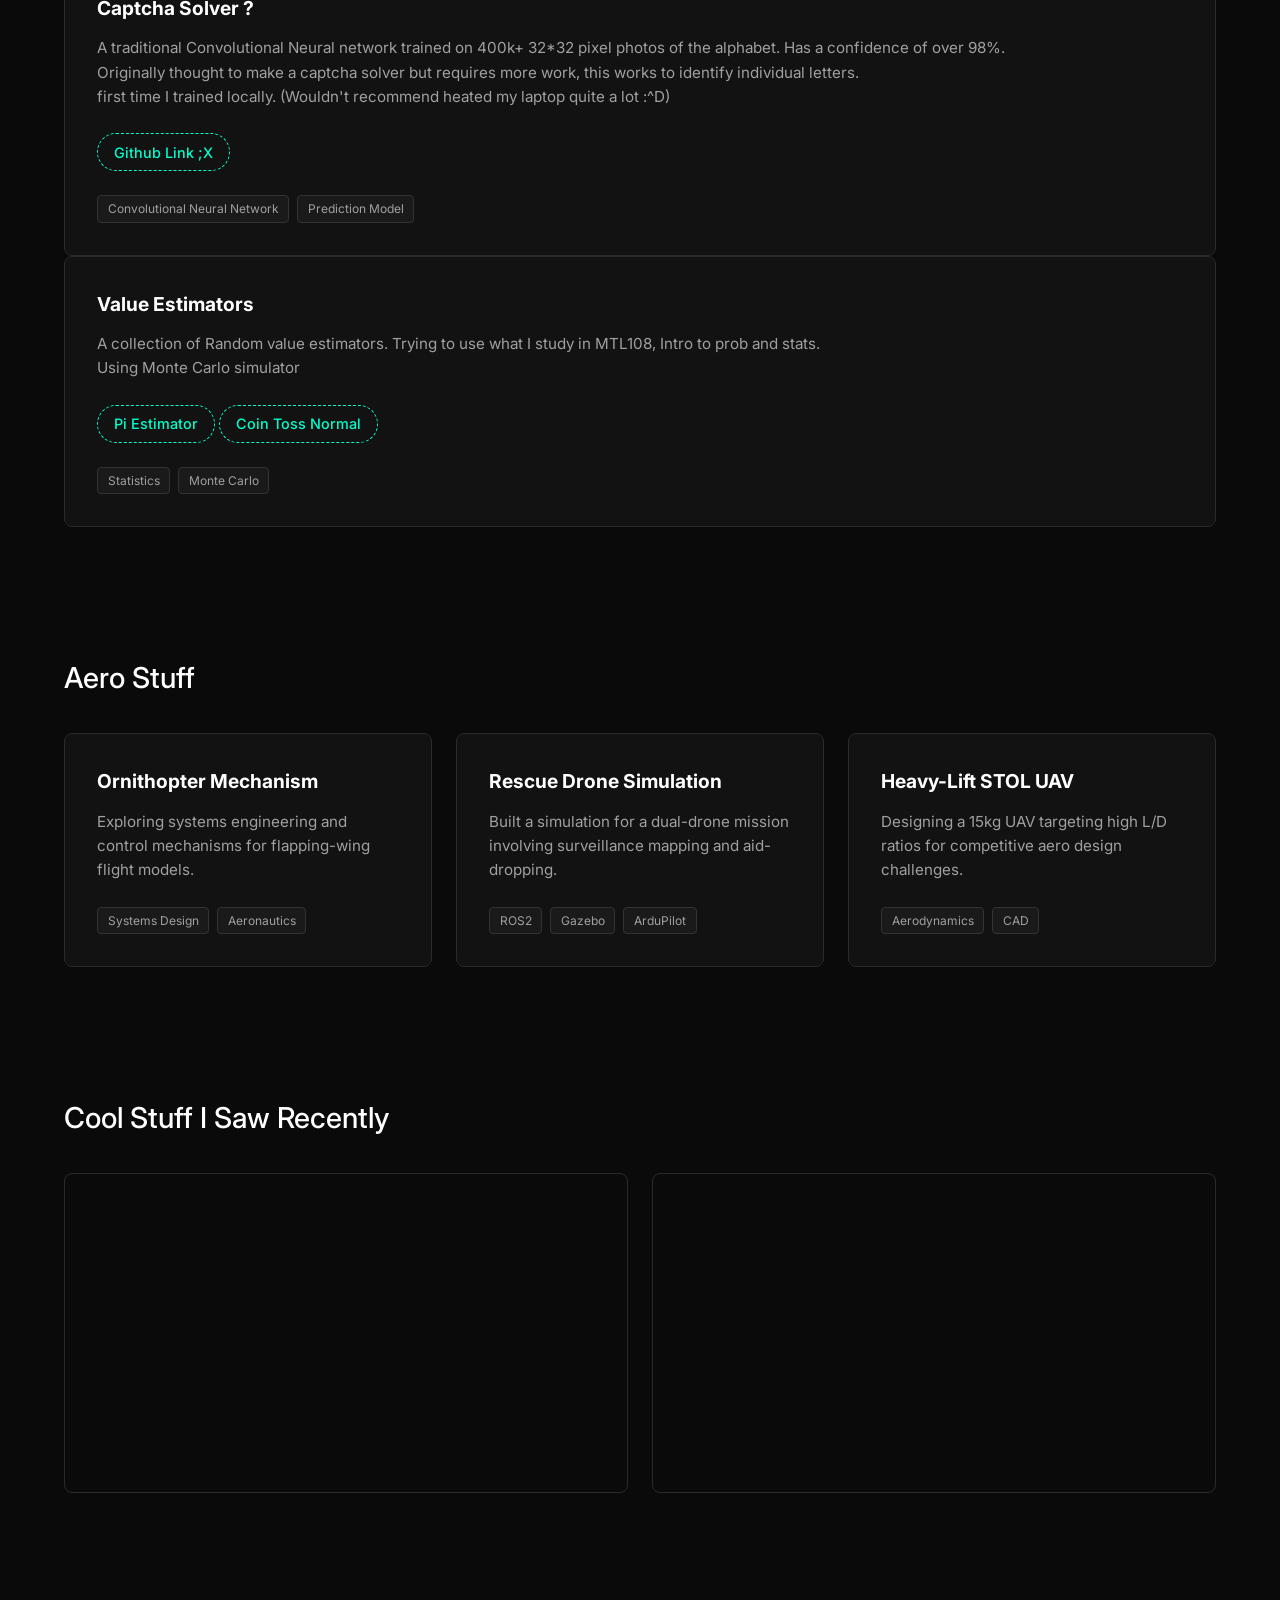
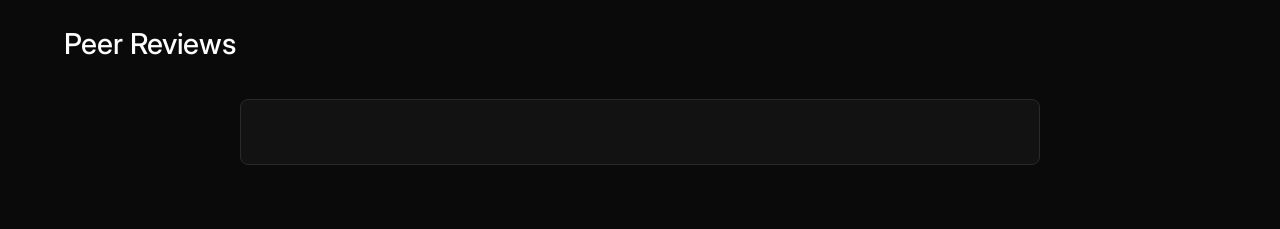
==== commit 77150a4a: "link" ====
--- a/index.html
+++ b/index.html
@@ -82,7 +82,7 @@
             Using Monte Carlo simulator</p>
             
             <a href="https://github.com/Nipun2006/pi_estimator" target="_blank" class="quirky-link">Pi Estimator</a>
-            <a href="https://github.com/Nipun2006/pi_estimator" target="_blank" class="quirky-link">Coin Toss Normal</a>
+            <a href="https://github.com/Nipun2006/Normal_distribution" target="_blank" class="quirky-link">Coin Toss Normal</a>
             <div class="tags"><span>Statistics</span><span>Monte Carlo</span></div>
         </div>
 
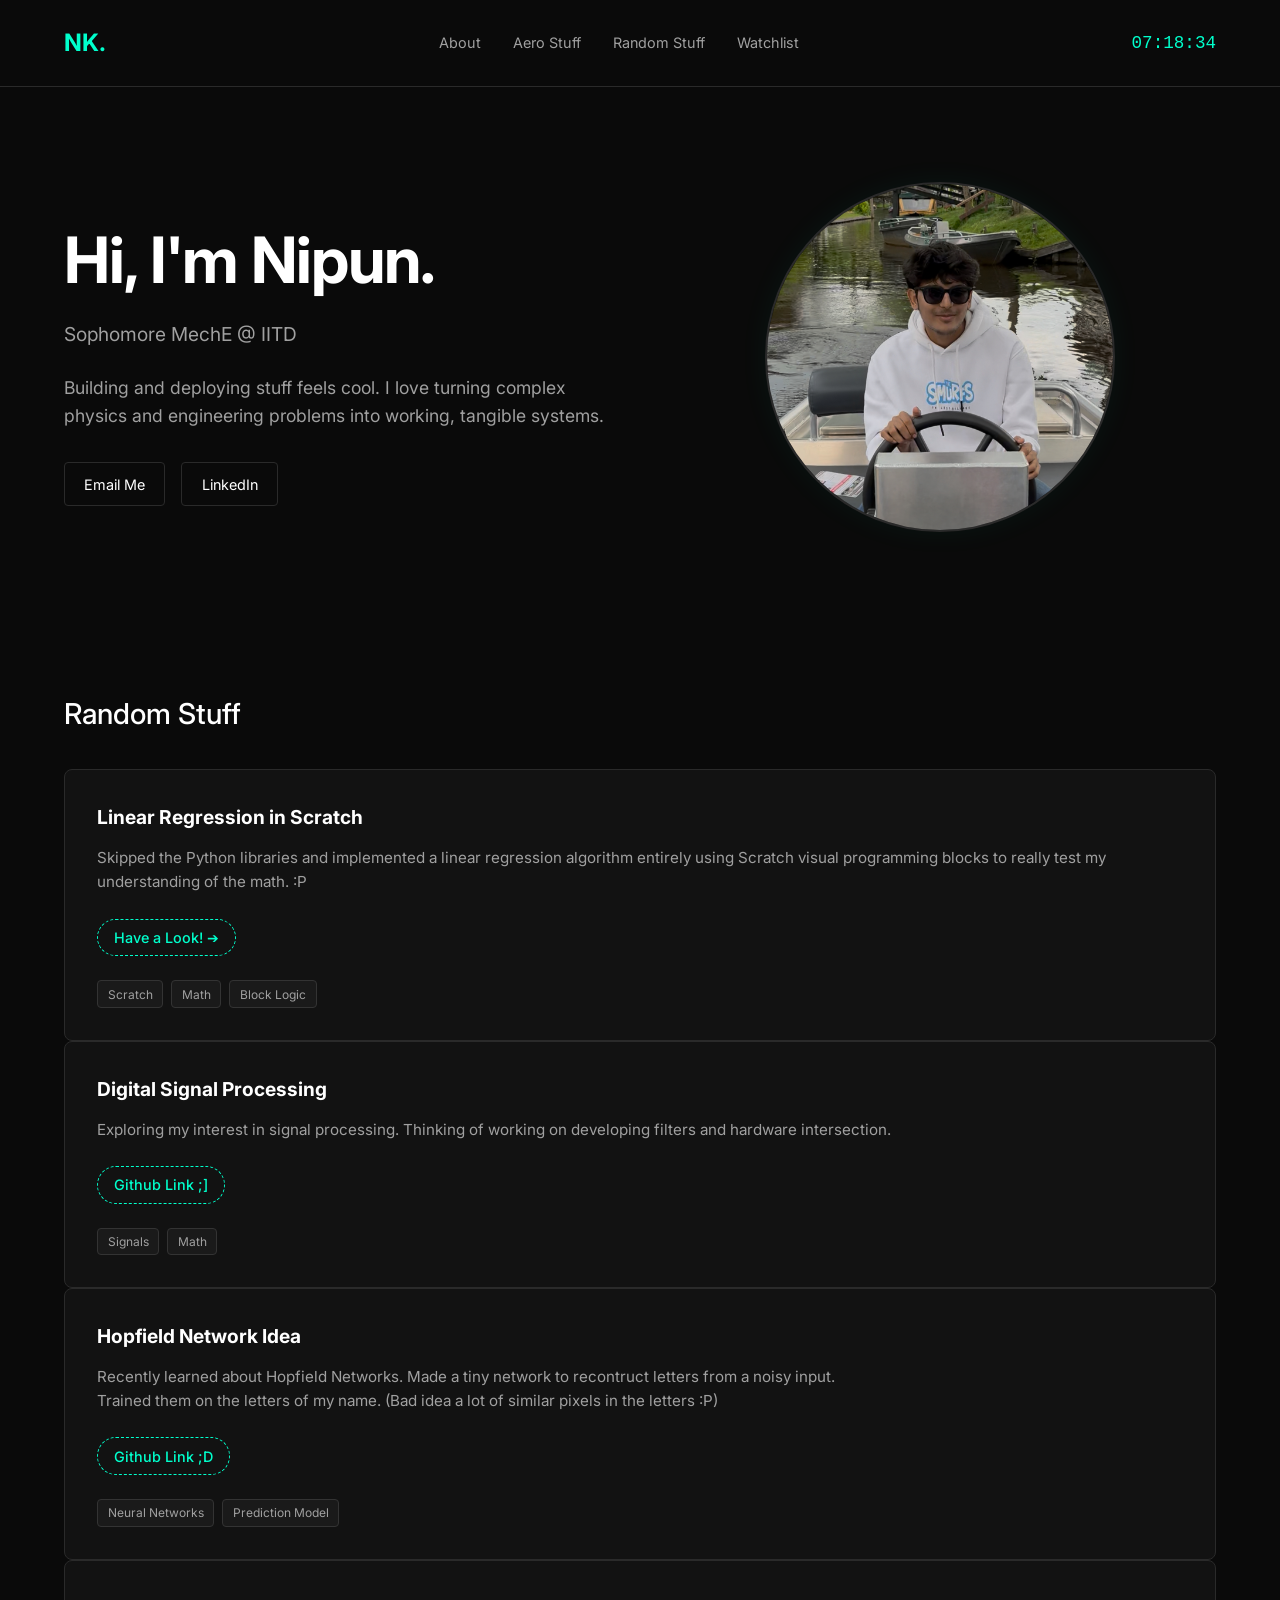
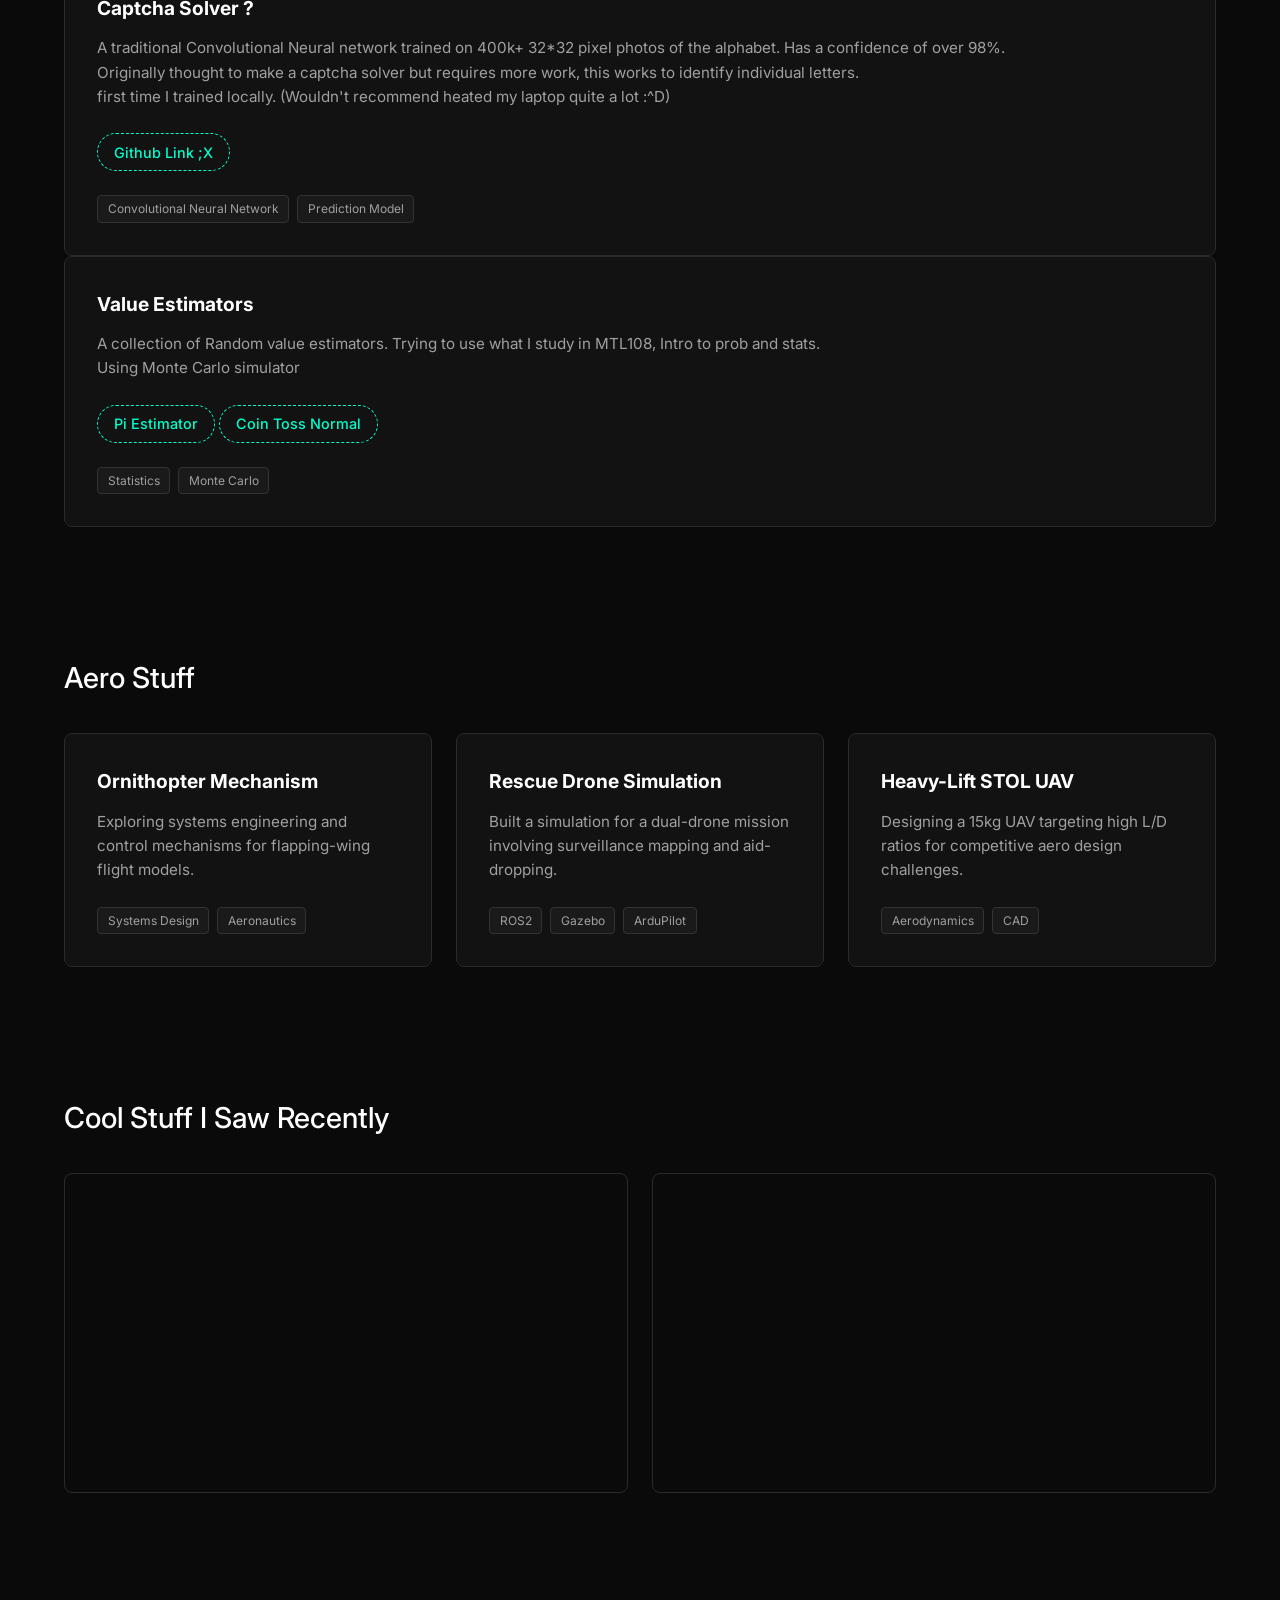
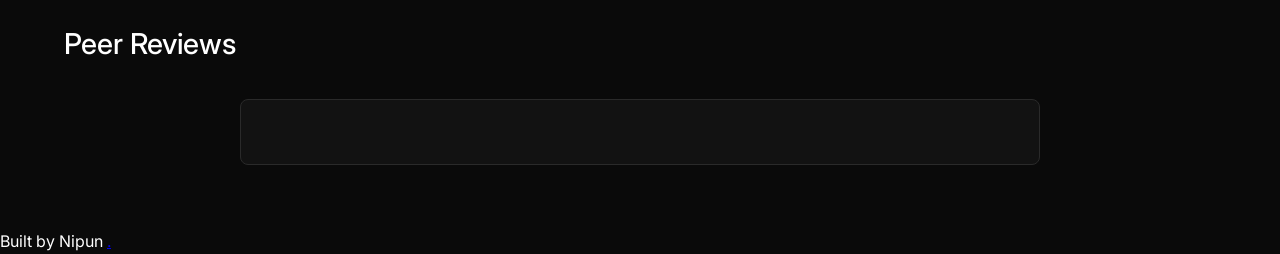
==== commit 2804ebd3: "Stark web" ====
--- a/index.html
+++ b/index.html
@@ -142,7 +142,10 @@
             </script>    
         </div>
     </section>
+    <footer class="site-footer">
+        <p>Built by Nipun <a href="stark.html" id="secret-trigger" title="Override">.</a></p>
+    </footer>
+    <script src="script.js"></script>
     
-    <script src="script.js"></script>
 </body>
 </html>
